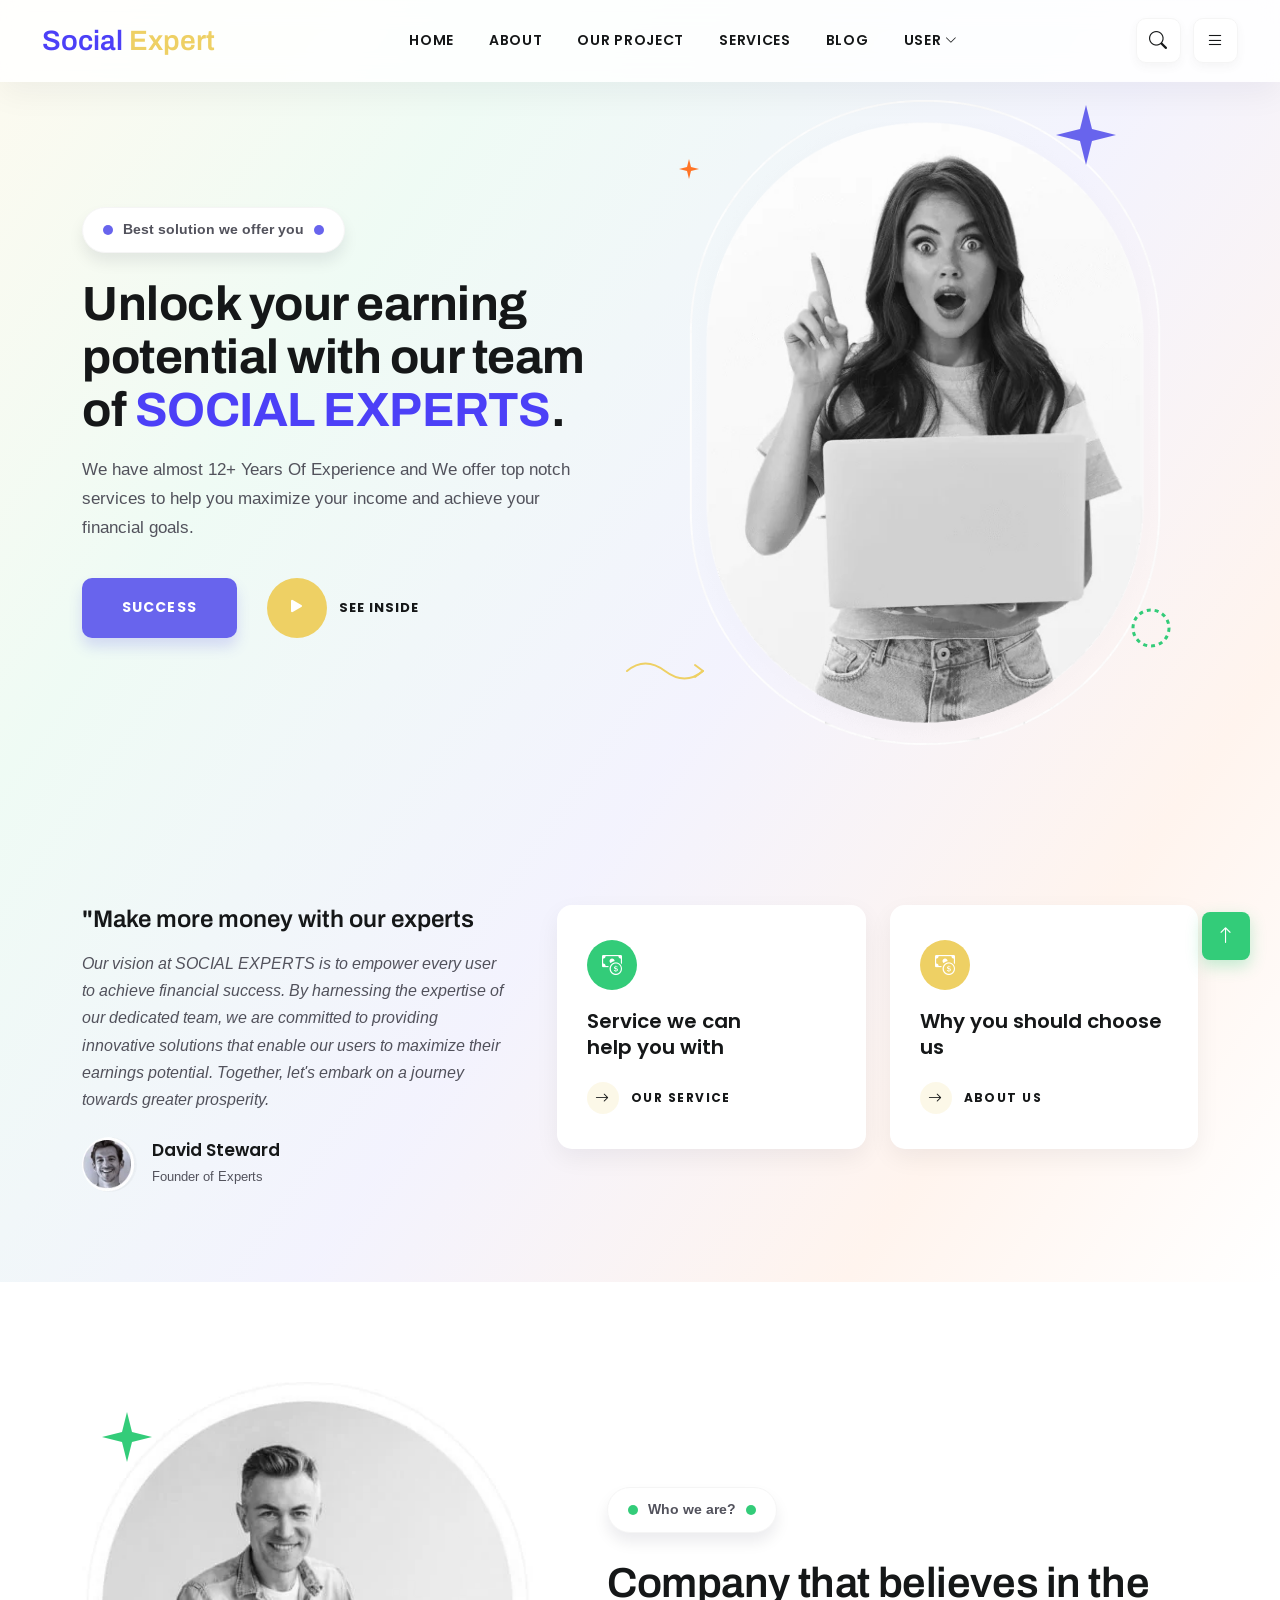
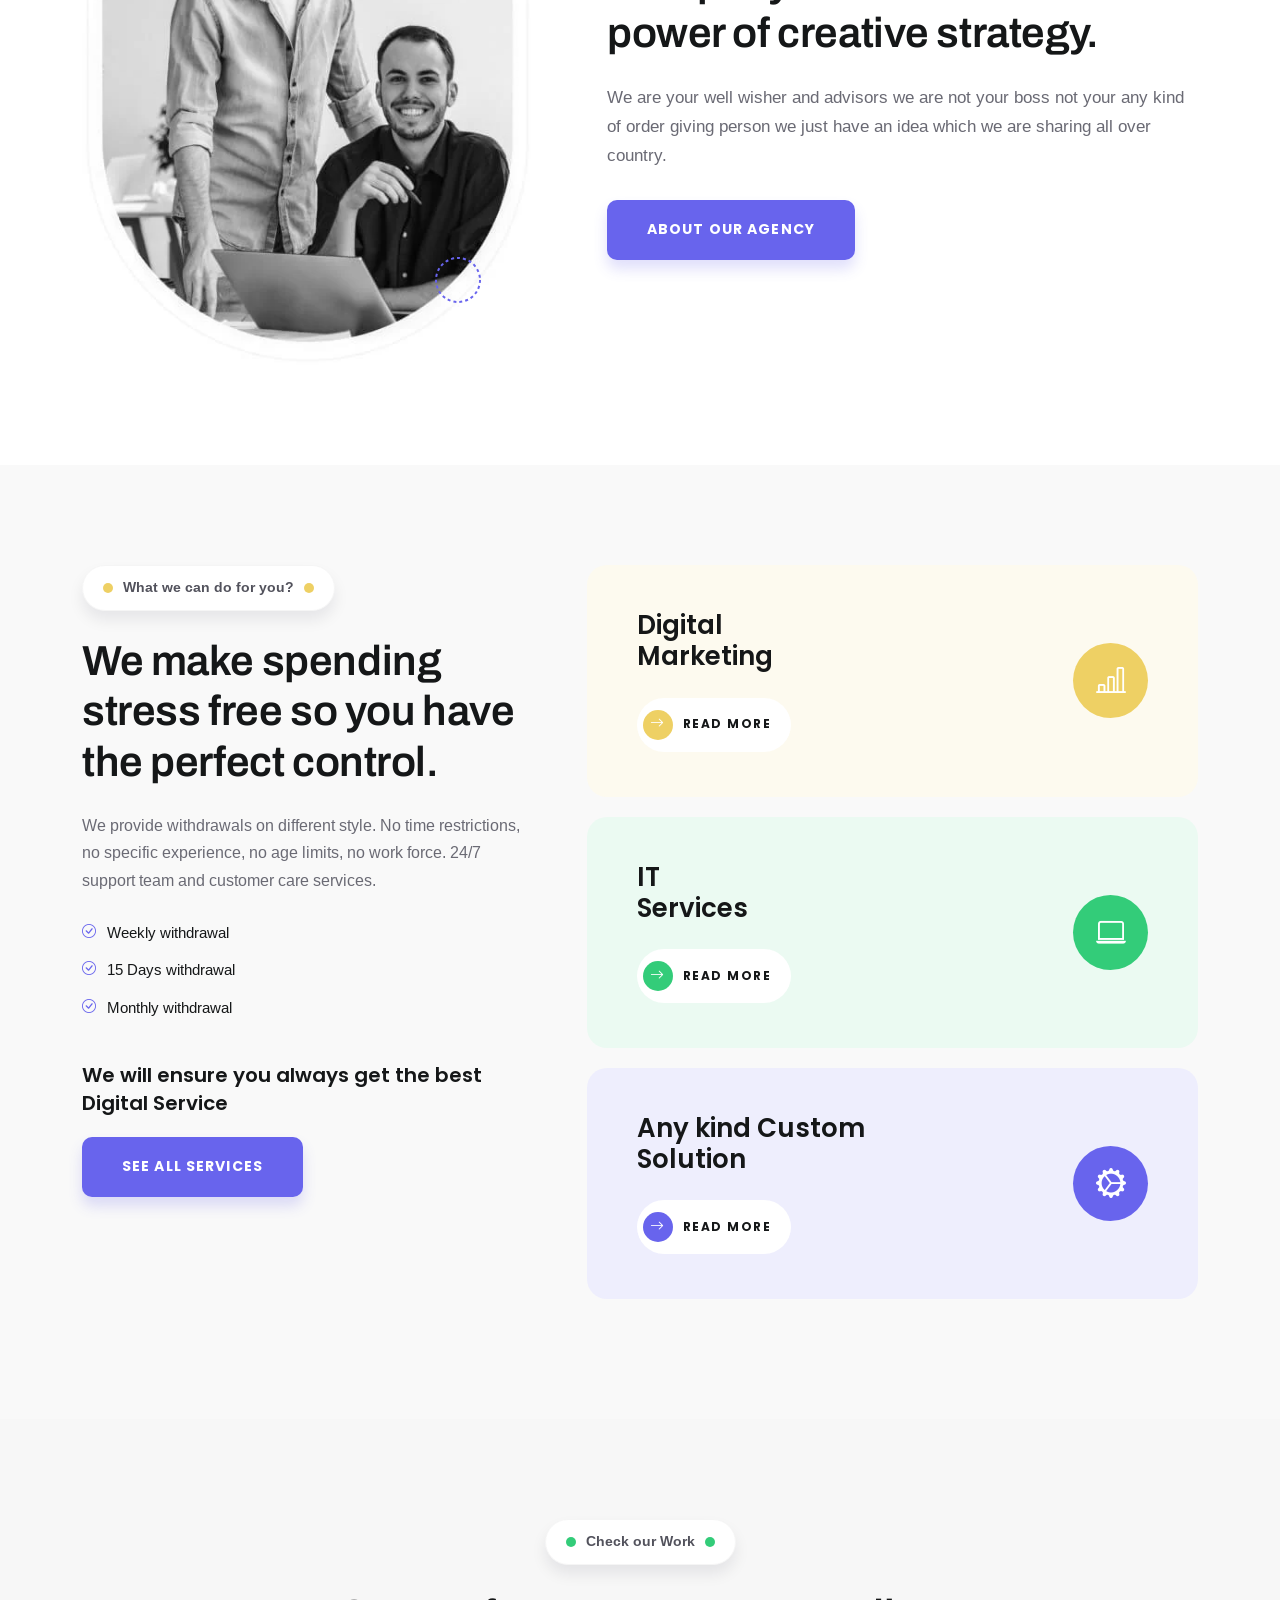
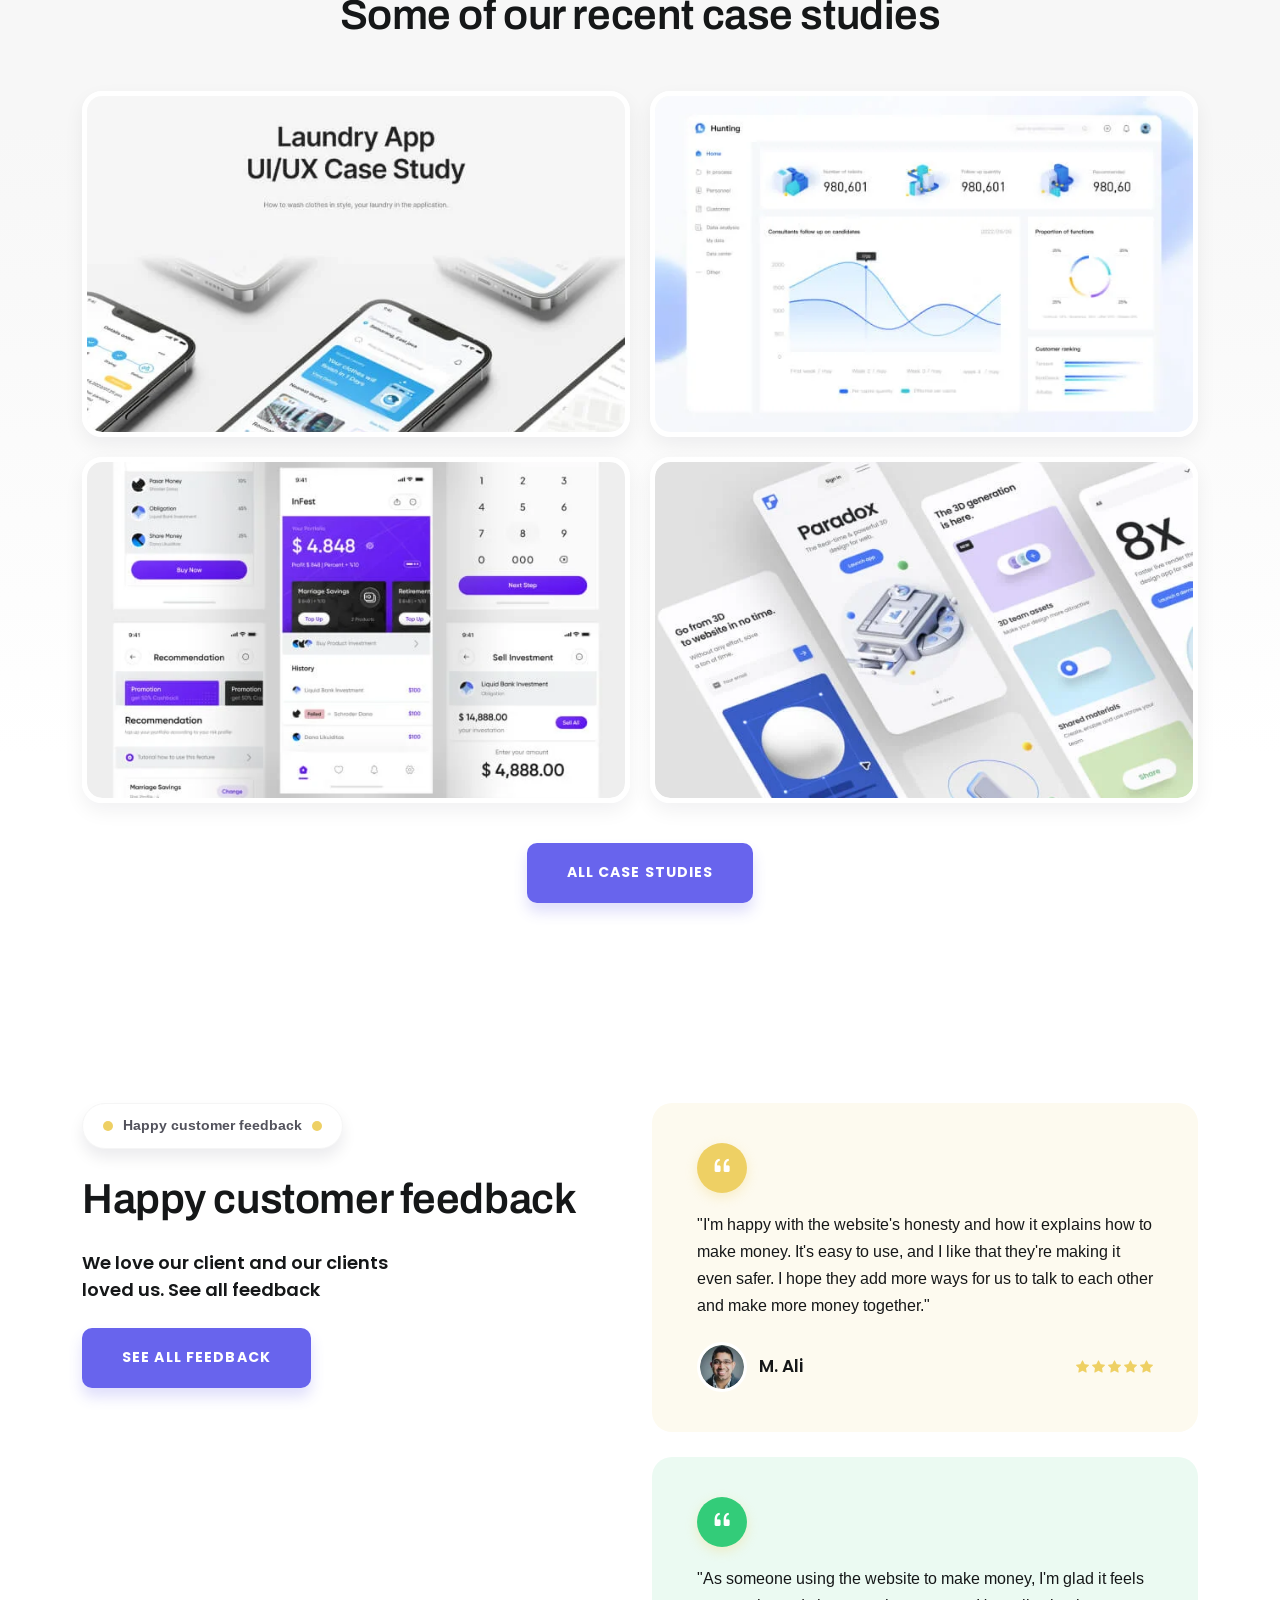
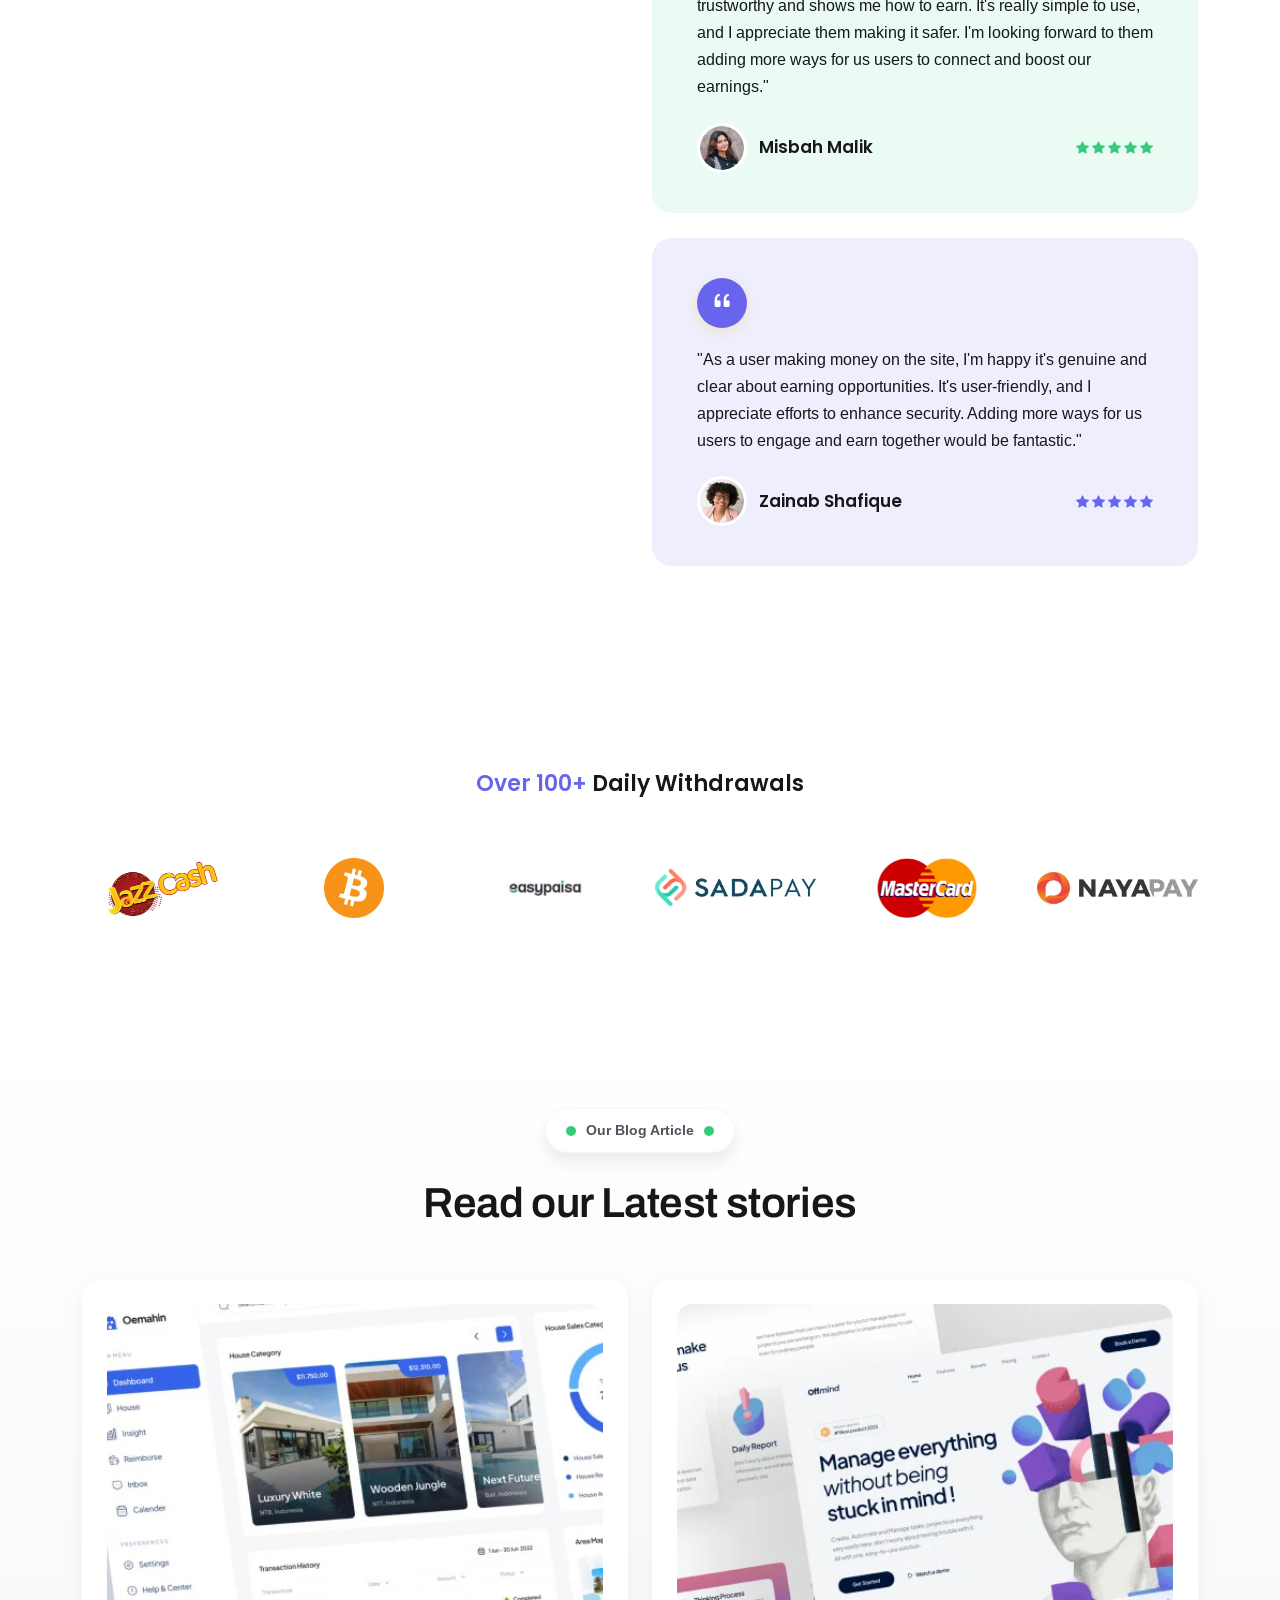
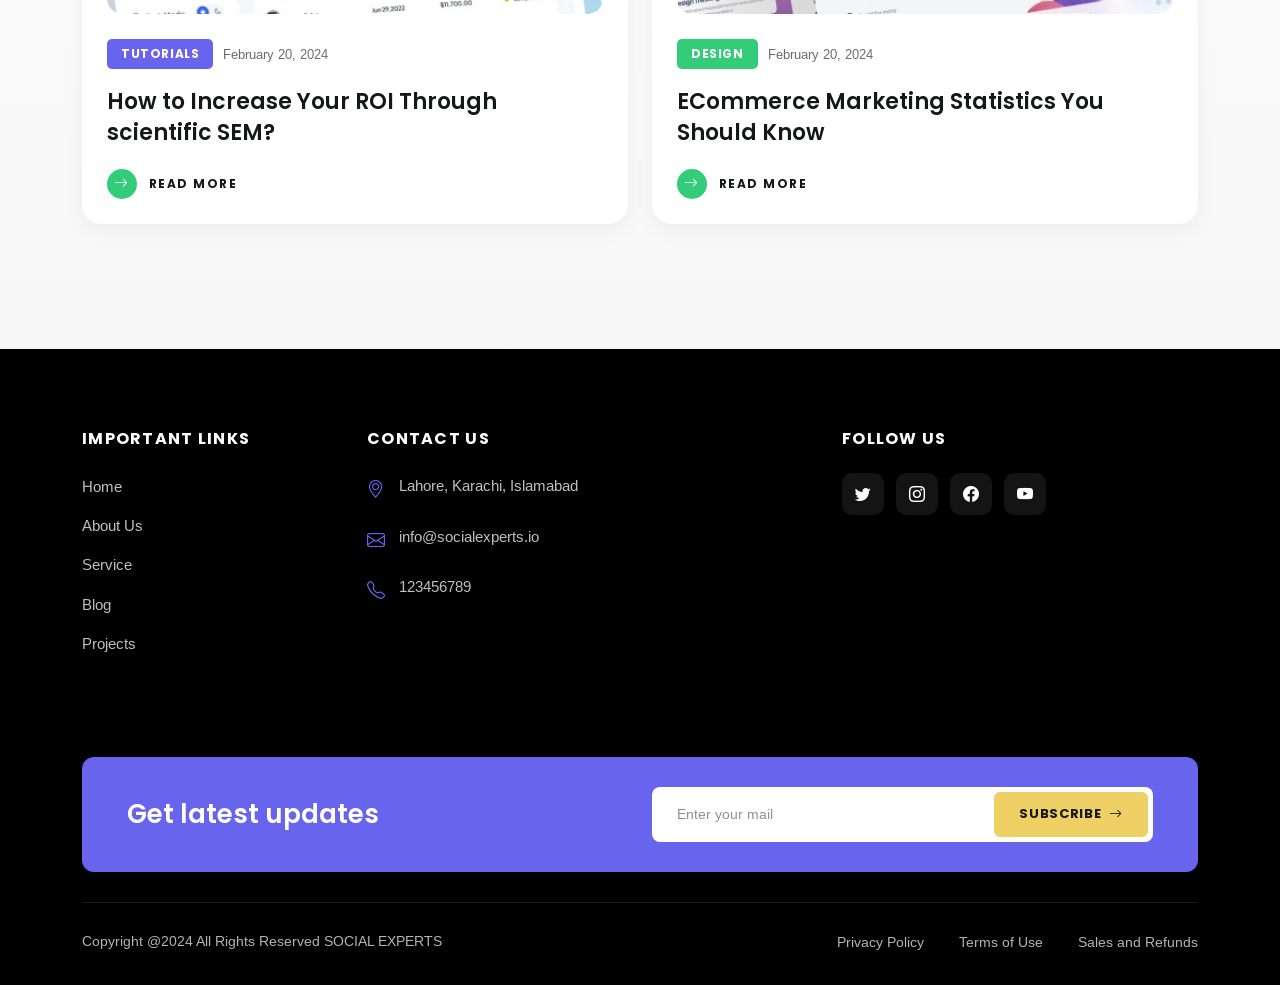
==== index.html @ 532e3f5b "first commit" ====
<!DOCTYPE html>
<html lang="en">

<head>
    <meta charset="UTF-8">
    <meta name="viewport" content="width=device-width, initial-scale=1.0">
    <meta name="description" content="SOCIAL EXPERTS">
    <title>SOCIAL EXPERTS</title>
    <link rel="shortcut icon" href="assets/imgs/favicon.png" type="image/x-icon">
    <link href="https://cdn.jsdelivr.net/npm/bootstrap@5.2.3/dist/css/bootstrap.min.css" rel="stylesheet">
    <link rel="stylesheet" href="https://cdn.jsdelivr.net/npm/bootstrap-icons@1.13.1/font/bootstrap-icons.min.css">
    <link href="https://unpkg.com/aos@2.3.1/dist/aos.css" rel="stylesheet">
    <link rel="stylesheet" href="https://cdn.jsdelivr.net/npm/swiper@11/swiper-bundle.min.css">
    <link rel="stylesheet" href="assets/css/style.css">
</head>

<body>

    <!-- Header Start =============================== -->
    <header class="header_section">
        <div class="container-fluid">
            <nav class="navbar navbar-expand-lg">
                <a class="navbar-brand" href="index.html">
                    <p class="logo_text">Social <span>Expert</span></p>
                </a>
                <button class="navbar-toggler" type="button" data-bs-toggle="collapse" data-bs-target="#mainNav"
                    aria-controls="mainNav" aria-expanded="false" aria-label="Toggle navigation">
                    <span class="navbar-toggler-icon"></span>
                </button>
                <div class="collapse navbar-collapse" id="mainNav">
                    <ul class="navbar-nav mx-auto mb-2 mb-lg-0">
                        <li class="nav_item"><a class="nav_link active" href="index.html">Home</a></li>
                        <li class="nav_item"><a class="nav_link" href="about.html">About</a></li>
                        <li class="nav_item"><a class="nav_link" href="projects.html">Our Project</a></li>
                        <li class="nav_item"><a class="nav_link" href="services.html">Services</a></li>
                        <li class="nav_item"><a class="nav_link" href="blog.html">Blog</a></li>
                        <li class="nav_item dropdown">
                            <a class="nav_link dropdown_toggle" href="#" id="userDropdown">
                                User <i class="bi bi-chevron-down"></i>
                            </a>
                            <ul class="dropdown_menu" id="userMenu">
                                <li><a href="register.html">Sign Up</a></li>
                                <li><a href="login.html">Login</a></li>
                            </ul>
                        </li>
                    </ul>
                    <div class="nav_btns">
                        <button class="search_btn" id="searchToggle" aria-label="Open search"><i class="bi bi-search"></i></button>
                        <button class="sidebar_btn" id="sidebarToggle" aria-label="Open menu"><i class="bi bi-list"></i></button>
                    </div>
                </div>
            </nav>
        </div>

        <div class="search_popup" id="searchPopup">
            <div class="search_popup_inner">
                <button class="search_close" id="searchClose" aria-label="Close search"><i class="bi bi-x-lg"></i></button>
                <form class="search_form" onsubmit="return false;">
                    <input type="text" placeholder="Search here..." aria-label="Search">
                    <button type="submit" aria-label="Submit search"><i class="bi bi-search"></i></button>
                </form>
            </div>
        </div>
    </header>
    <!-- Header End =============================== -->


    <!-- Sidebar Offcanvas Start =============================== -->
    <aside class="offcanvas_sidebar" id="offcanvasSidebar">
        <button class="offcanvas_close" id="offcanvasClose" aria-label="Close sidebar"><i class="bi bi-x-lg"></i></button>
        <div class="offcanvas_logo">
            <p class="logo_text">Social <span>Expert</span></p>
        </div>
        <div class="offcanvas_info">
            <h3 class="offcanvas_title">Get In Touch</h3>
            <div class="offcanvas_info_item">
                <div class="offcanvas_info_icon"><i class="bi bi-envelope"></i></div>
                <div class="offcanvas_info_text">
                    <span>Email</span>
                    <a href="mailto:info@socialexperts.io">info@socialexperts.io</a>
                </div>
            </div>
            <div class="offcanvas_info_item">
                <div class="offcanvas_info_icon"><i class="bi bi-telephone"></i></div>
                <div class="offcanvas_info_text">
                    <span>Phone</span>
                    <a href="tel:123456789">123456789</a>
                </div>
            </div>
            <div class="offcanvas_info_item">
                <div class="offcanvas_info_icon"><i class="bi bi-geo-alt"></i></div>
                <div class="offcanvas_info_text">
                    <span>Location</span>
                    <a href="#">Lahore, Islamabad, Karachi</a>
                </div>
            </div>
        </div>
        <div class="offcanvas_social">
            <a href="#" aria-label="Twitter"><i class="bi bi-twitter"></i></a>
            <a href="#" aria-label="Instagram"><i class="bi bi-instagram"></i></a>
            <a href="#" aria-label="Facebook"><i class="bi bi-facebook"></i></a>
            <a href="#" aria-label="YouTube"><i class="bi bi-youtube"></i></a>
        </div>
    </aside>
    <div class="body_overlay" id="bodyOverlay"></div>
    <!-- Sidebar Offcanvas End =============================== -->


    <!-- Hero Section Start =============================== -->
    <section class="hero_section">
        <div class="container">
            <div class="row align-items-center hero_top">
                <div class="col-xl-6 col-lg-6">
                    <div class="hero_content">
                        <span class="section_subtitle" data-aos="fade-up" data-aos-delay="100">
                            Best solution we offer you
                        </span>
                        <h1 class="hero_title" data-aos="fade-up" data-aos-delay="200">
                            Unlock your earning potential with our team of <span style="color: #4C40F7;"> SOCIAL EXPERTS</span>.
                        </h1>
                        <p class="hero_text" data-aos="fade-up" data-aos-delay="300">
                            We have almost 12+ Years Of Experience and We offer top notch services to help you maximize
                            your income and achieve your financial goals.
                        </p>
                        <div class="hero_actions" data-aos="fade-up" data-aos-delay="400">
                            <a class="btn_primary" href="#case">Success</a>
                            <div class="hero_play">
                                <a class="play_btn" href="#" aria-label="Play video">
                                    <i class="bi bi-play-fill"></i>
                                </a>
                                <span>See Inside</span>
                            </div>
                        </div>
                    </div>
                </div>

                <div class="col-xl-6 col-lg-6">
                    <div class="hero_visual">
                        <div class="hero_shape hero_shape_star" data-aos="zoom-in" data-aos-delay="600">
                            <svg width="60" height="60" viewBox="0 0 60 60" fill="none"
                                xmlns="http://www.w3.org/2000/svg">
                                <path d="M30 0L36 24L60 30L36 36L30 60L24 36L0 30L24 24L30 0Z" fill="#6864ED" />
                            </svg>
                        </div>
                        <div class="hero_shape hero_shape_circle" data-aos="zoom-in" data-aos-delay="700">
                            <svg width="40" height="40" viewBox="0 0 40 40" fill="none"
                                xmlns="http://www.w3.org/2000/svg">
                                <circle cx="20" cy="20" r="18" stroke="#33CC79" stroke-width="3"
                                    stroke-dasharray="4 4" />
                            </svg>
                        </div>
                        <div class="hero_shape hero_shape_arrow" data-aos="fade-right" data-aos-delay="800">
                            <svg width="80" height="40" viewBox="0 0 80 40" fill="none"
                                xmlns="http://www.w3.org/2000/svg">
                                <path d="M2 20 Q 20 5, 40 20 T 78 20" stroke="#EED064" stroke-width="2" fill="none"
                                    stroke-linecap="round" />
                                <path d="M70 14 L 78 20 L 70 26" stroke="#EED064" stroke-width="2" fill="none"
                                    stroke-linecap="round" stroke-linejoin="round" />
                            </svg>
                        </div>
                        <div class="hero_shape hero_shape_dot" data-aos="zoom-in" data-aos-delay="900">
                            <svg width="20" height="20" viewBox="0 0 20 20" fill="none"
                                xmlns="http://www.w3.org/2000/svg">
                                <path d="M10 0L12 8L20 10L12 12L10 20L8 12L0 10L8 8L10 0Z" fill="#FF7425" />
                            </svg>
                        </div>
                        <div class="hero_image" data-aos="fade-left" data-aos-delay="500">
                            <img src="assets/imgs/hero-1.webp"
                                alt="SOCIAL EXPERTS">
                        </div>
                    </div>
                </div>
            </div>

            <div class="row hero_bottom">
                <div class="col-xl-5 col-lg-5" data-aos="fade-up" data-aos-delay="200">
                    <div class="hero_quote">
                        <h4 class="quote_title">"Make more money with our experts</h4>
                        <p class="quote_text">
                            Our vision at SOCIAL EXPERTS is to empower every user to achieve financial success. By
                            harnessing the expertise of our dedicated team, we are committed to providing innovative
                            solutions that enable our users to maximize their earnings potential. Together, let's embark
                            on a journey towards greater prosperity.
                        </p>
                        <div class="quote_author">
                            <div class="quote_avatar">
                                <img src="assets/imgs/hero-sm-img.webp" alt="David Steward">
                            </div>
                            <div class="quote_meta">
                                <h5 class="quote_name">David Steward</h5>
                                <span>Founder of Experts</span>
                            </div>
                        </div>
                    </div>
                </div>

                <div class="col-xl-7 col-lg-7">
                    <div class="row">
                        <div class="col-xl-6 col-lg-6 col-md-6" data-aos="fade-up" data-aos-delay="300">
                            <div class="hero_card">
                                <div class="hero_card_icon icon_green">
                                    <i class="bi bi-cash-coin"></i>
                                </div>
                                <h4 class="hero_card_title">Service we can <br>help you with</h4>
                                <a href="#service" class="hero_card_link link_green">
                                    <i class="bi bi-arrow-right"></i>
                                    <span>Our Service</span>
                                </a>
                            </div>
                        </div>
                        <div class="col-xl-6 col-lg-6 col-md-6" data-aos="fade-up" data-aos-delay="400">
                            <div class="hero_card">
                                <div class="hero_card_icon icon_yellow">
                                    <i class="bi bi-cash-coin"></i>
                                </div>
                                <h4 class="hero_card_title">Why you should choose us</h4>
                                <a href="#about" class="hero_card_link link_yellow">
                                    <i class="bi bi-arrow-right"></i>
                                    <span>About us</span>
                                </a>
                            </div>
                        </div>
                    </div>
                </div>
            </div>
        </div>
    </section>
    <!-- Hero Section End =============================== -->


    <!-- About Section Start =============================== -->
    <section class="about_section" id="about">
        <div class="container">
            <div class="row align-items-center">
                <div class="col-xl-5 col-lg-5 order-2 order-lg-1" data-aos="fade-right">
                    <div class="about_visual">
                        <div class="about_shape about_shape_star">
                            <svg width="50" height="50" viewBox="0 0 50 50" fill="none"
                                xmlns="http://www.w3.org/2000/svg">
                                <path d="M25 0L30 20L50 25L30 30L25 50L20 30L0 25L20 20L25 0Z" fill="#33CC79" />
                            </svg>
                        </div>
                        <div class="about_shape about_shape_ring">
                            <svg width="50" height="50" viewBox="0 0 50 50" fill="none"
                                xmlns="http://www.w3.org/2000/svg">
                                <circle cx="25" cy="25" r="22" stroke="#6864ED" stroke-width="2"
                                    stroke-dasharray="3 3" />
                            </svg>
                        </div>
                        <div class="about_image">
                            <img src="assets/imgs/about-img.webp"
                                alt="About SOCIAL EXPERTS">
                        </div>
                    </div>
                </div>

                <div class="col-xl-7 col-lg-7 order-1 order-lg-2" data-aos="fade-left">
                    <div class="about_content">
                        <span class="section_subtitle subtitle_green">Who we are?</span>
                        <h2 class="section_title">Company that believes in the power of creative strategy.</h2>
                        <p class="about_text">
                            We are your well wisher and advisors we are not your boss not your any kind of order giving
                            person we just have an idea which we are sharing all over country.
                        </p>
                        <a class="btn_primary" href="#about">About our Agency</a>
                    </div>
                </div>
            </div>
        </div>
    </section>
    <!-- About Section End =============================== -->


    <!-- Service Section Start =============================== -->
    <section class="service_section" id="service">
        <div class="container">
            <div class="row">
                <div class="col-xl-5 col-lg-5" data-aos="fade-right">
                    <div class="service_intro">
                        <span class="section_subtitle subtitle_yellow">What we can do for you?</span>
                        <h2 class="section_title">We make spending stress free so you have the perfect control.</h2>
                        <p class="service_text">
                            We provide withdrawals on different style. No time restrictions, no specific experience, no
                            age limits, no work force. 24/7 support team and customer care services.
                        </p>
                        <ul class="service_list">
                            <li>Weekly withdrawal</li>
                            <li>15 Days withdrawal</li>
                            <li>Monthly withdrawal</li>
                        </ul>
                        <div class="service_intro_bottom">
                            <h4 class="service_bottom_title">We will ensure you always get the best Digital Service</h4>
                            <a class="btn_primary" href="#service">See all Services</a>
                        </div>
                    </div>
                </div>

                <div class="col-xl-7 col-lg-7">
                    <div class="service_cards">
                        <div class="service_card card_yellow" data-aos="fade-up" data-aos-delay="100">
                            <div class="service_card_content">
                                <h4 class="service_card_title">Digital <br>Marketing</h4>
                                <a href="#" class="service_card_link">
                                    <span class="link_arrow"><i class="bi bi-arrow-right"></i></span>
                                    Read More
                                </a>
                            </div>
                            <div class="service_card_icon">
                                <i class="bi bi-bar-chart-line"></i>
                            </div>
                        </div>

                        <div class="service_card card_green" data-aos="fade-up" data-aos-delay="200">
                            <div class="service_card_content">
                                <h4 class="service_card_title">IT <br>Services</h4>
                                <a href="#" class="service_card_link">
                                    <span class="link_arrow"><i class="bi bi-arrow-right"></i></span>
                                    Read More
                                </a>
                            </div>
                            <div class="service_card_icon">
                                <i class="bi bi-laptop"></i>
                            </div>
                        </div>

                        <div class="service_card card_blue" data-aos="fade-up" data-aos-delay="300">
                            <div class="service_card_content">
                                <h4 class="service_card_title">Any kind Custom <br>Solution</h4>
                                <a href="#" class="service_card_link">
                                    <span class="link_arrow"><i class="bi bi-arrow-right"></i></span>
                                    Read More
                                </a>
                            </div>
                            <div class="service_card_icon">
                                <i class="bi bi-gear-wide-connected"></i>
                            </div>
                        </div>
                    </div>
                </div>
            </div>
        </div>
    </section>
    <!-- Service Section End =============================== -->


    <!-- Case Section Start =============================== -->
    <section class="case_section" id="case">
        <div class="container">
            <div class="row justify-content-center">
                <div class="col-xl-8 col-12" data-aos="fade-up">
                    <div class="section_head text-center">
                        <span class="section_subtitle subtitle_green">Check our Work</span>
                        <h2 class="section_title">Some of our recent case studies</h2>
                    </div>
                </div>
            </div>

            <div class="row case_grid">
                <div class="col-xl-6 col-lg-6 col-md-6" data-aos="fade-right" data-aos-delay="100">
                    <div class="case_item">
                        <img src="assets/imgs/case-1.webp" alt="Case Study 1">
                        <a href="#" class="case_overlay" aria-label="View case study">
                            <i class="bi bi-arrow-up-right"></i>
                        </a>
                    </div>
                </div>
                <div class="col-xl-6 col-lg-6 col-md-6" data-aos="fade-left" data-aos-delay="200">
                    <div class="case_item">
                        <img src="assets/imgs/case-2.webp" alt="Case Study 2">
                        <a href="#" class="case_overlay" aria-label="View case study">
                            <i class="bi bi-arrow-up-right"></i>
                        </a>
                    </div>
                </div>
                <div class="col-xl-6 col-lg-6 col-md-6" data-aos="fade-right" data-aos-delay="300">
                    <div class="case_item">
                        <img src="assets/imgs/case-3.webp" alt="Case Study 3">
                        <a href="#" class="case_overlay" aria-label="View case study">
                            <i class="bi bi-arrow-up-right"></i>
                        </a>
                    </div>
                </div>
                <div class="col-xl-6 col-lg-6 col-md-6" data-aos="fade-left" data-aos-delay="400">
                    <div class="case_item">
                        <img src="assets/imgs/case-4.webp" alt="Case Study 4">
                        <a href="#" class="case_overlay" aria-label="View case study">
                            <i class="bi bi-arrow-up-right"></i>
                        </a>
                    </div>
                </div>
            </div>

            <div class="text-center case_more" data-aos="fade-up">
                <a class="btn_primary" href="#case">All Case Studies</a>
            </div>
        </div>
    </section>
    <!-- Case Section End =============================== -->


    <!-- Testimonial Section Start =============================== -->
    <section class="testimonial_section">
        <div class="container">
            <div class="row">
                <div class="col-xl-6 col-lg-12" data-aos="fade-right">
                    <div class="testimonial_intro">
                        <span class="section_subtitle subtitle_yellow">Happy customer feedback</span>
                        <h2 class="section_title">Happy customer feedback</h2>
                        <h4 class="testimonial_subtext">We love our client and our clients <br>loved us. See all
                            feedback</h4>
                        <a class="btn_primary" href="#">See all Feedback</a>
                    </div>
                </div>

                <div class="col-xl-6 col-lg-12">
                    <div class="testimonial_list">
                        <div class="testimonial_card card_yellow" data-aos="fade-up" data-aos-delay="100">
                            <div class="testimonial_icon">
                                <i class="bi bi-quote"></i>
                            </div>
                            <p class="testimonial_text">
                                "I'm happy with the website's honesty and how it explains how to make money. It's easy
                                to use, and I like that they're making it even safer. I hope they add more ways for us
                                to talk to each other and make more money together."
                            </p>
                            <div class="testimonial_author">
                                <div class="testimonial_user">
                                    <img src="assets/imgs/testi-img-1.webp" alt="M. Ali">
                                    <h5 class="user_name">M. Ali</h5>
                                </div>
                                <div class="testimonial_stars">
                                    <i class="bi bi-star-fill"></i>
                                    <i class="bi bi-star-fill"></i>
                                    <i class="bi bi-star-fill"></i>
                                    <i class="bi bi-star-fill"></i>
                                    <i class="bi bi-star-fill"></i>
                                </div>
                            </div>
                        </div>

                        <div class="testimonial_card card_green" data-aos="fade-up" data-aos-delay="200">
                            <div class="testimonial_icon">
                                <i class="bi bi-quote"></i>
                            </div>
                            <p class="testimonial_text">
                                "As someone using the website to make money, I'm glad it feels trustworthy and shows me
                                how to earn. It's really simple to use, and I appreciate them making it safer. I'm
                                looking forward to them adding more ways for us users to connect and boost our
                                earnings."
                            </p>
                            <div class="testimonial_author">
                                <div class="testimonial_user">
                                    <img src="assets/imgs/testi-img-2.webp" alt="Misbah Malik">
                                    <h5 class="user_name">Misbah Malik</h5>
                                </div>
                                <div class="testimonial_stars">
                                    <i class="bi bi-star-fill"></i>
                                    <i class="bi bi-star-fill"></i>
                                    <i class="bi bi-star-fill"></i>
                                    <i class="bi bi-star-fill"></i>
                                    <i class="bi bi-star-fill"></i>
                                </div>
                            </div>
                        </div>

                        <div class="testimonial_card card_blue" data-aos="fade-up" data-aos-delay="300">
                            <div class="testimonial_icon">
                                <i class="bi bi-quote"></i>
                            </div>
                            <p class="testimonial_text">
                                "As a user making money on the site, I'm happy it's genuine and clear about earning
                                opportunities. It's user-friendly, and I appreciate efforts to enhance security. Adding
                                more ways for us users to engage and earn together would be fantastic."
                            </p>
                            <div class="testimonial_author">
                                <div class="testimonial_user">
                                    <img src="assets/imgs/testi-img-3.webp" alt="Zainab Shafique">
                                    <h5 class="user_name">Zainab Shafique</h5>
                                </div>
                                <div class="testimonial_stars">
                                    <i class="bi bi-star-fill"></i>
                                    <i class="bi bi-star-fill"></i>
                                    <i class="bi bi-star-fill"></i>
                                    <i class="bi bi-star-fill"></i>
                                    <i class="bi bi-star-fill"></i>
                                </div>
                            </div>
                        </div>
                    </div>
                </div>
            </div>
        </div>
    </section>
    <!-- Testimonial Section End =============================== -->


    <!-- Brand Section Start =============================== -->
    <section class="brand_section">
        <div class="container">
            <div class="brand_head" data-aos="fade-up">
                <h4 class="brand_title"><span>Over 100+</span> Daily Withdrawals</h4>
            </div>

            <div class="swiper brand_slider" data-aos="fade-up" data-aos-delay="100">
                <div class="swiper-wrapper">
                    <div class="swiper-slide">
                        <div class="brand_item"><img src="assets/imgs/brand-1.webp"
                                alt="Brand 1"></div>
                    </div>
                    <div class="swiper-slide">
                        <div class="brand_item"><img src="assets/imgs/brand-2.webp"
                                alt="Brand 2"></div>
                    </div>
                    <div class="swiper-slide">
                        <div class="brand_item"><img src="assets/imgs/brand-3.webp"
                                alt="Brand 3"></div>
                    </div>
                    <div class="swiper-slide">
                        <div class="brand_item"><img src="assets/imgs/brand-4.webp"
                                alt="Brand 4"></div>
                    </div>
                    <div class="swiper-slide">
                        <div class="brand_item"><img src="assets/imgs/brand-5.webp"
                                alt="Brand 5"></div>
                    </div>
                    <div class="swiper-slide">
                        <div class="brand_item"><img src="assets/imgs/brand-6.webp"
                                alt="Brand 6"></div>
                    </div>
                    <div class="swiper-slide">
                        <div class="brand_item"><img src="assets/imgs/brand-7.webp"
                                alt="Brand 7"></div>
                    </div>
                </div>
            </div>
        </div>
    </section>
    <!-- Brand Section End =============================== -->


    <!-- Blog Section Start =============================== -->
    <section class="blog_section" id="blog">
        <div class="container">
            <div class="row justify-content-center">
                <div class="col-xl-6" data-aos="fade-up">
                    <div class="section_head text-center">
                        <span class="section_subtitle subtitle_green">Our Blog Article</span>
                        <h2 class="section_title">Read our Latest stories</h2>
                    </div>
                </div>
            </div>

            <div class="row">
                <div class="col-xl-6 col-lg-6" data-aos="fade-right" data-aos-delay="100">
                    <article class="blog_card">
                        <a href="#" class="blog_thumb">
                            <img src="assets/imgs/blog-1.webp" alt="Blog Post 1">
                        </a>
                        <div class="blog_meta">
                            <span class="blog_tag">Tutorials</span>
                            <span class="blog_date">February 20, 2024</span>
                        </div>
                        <h4 class="blog_title">
                            <a href="#">How to Increase Your ROI Through scientific SEM?</a>
                        </h4>
                        <a href="#" class="blog_link">
                            <span class="link_arrow link_arrow_green"><i class="bi bi-arrow-right"></i></span>
                            Read More
                        </a>
                    </article>
                </div>

                <div class="col-xl-6 col-lg-6" data-aos="fade-left" data-aos-delay="200">
                    <article class="blog_card">
                        <a href="#" class="blog_thumb">
                            <img src="assets/imgs/blog-2.webp" alt="Blog Post 2">
                        </a>
                        <div class="blog_meta">
                            <span class="blog_tag tag_green">Design</span>
                            <span class="blog_date">February 20, 2024</span>
                        </div>
                        <h4 class="blog_title">
                            <a href="#">ECommerce Marketing Statistics You Should Know</a>
                        </h4>
                        <a href="#" class="blog_link">
                            <span class="link_arrow link_arrow_green"><i class="bi bi-arrow-right"></i></span>
                            Read More
                        </a>
                    </article>
                </div>
            </div>
        </div>
    </section>
    <!-- Blog Section End =============================== -->


    <!-- Footer Section Start =============================== -->
    <footer class="footer_section">
        <div class="container">
            <div class="row footer_top">
                <div class="col-xl-3 col-lg-3 col-md-6" data-aos="fade-up">
                    <div class="footer_widget">
                        <h4 class="footer_widget_title">Important Links</h4>
                        <ul class="footer_links">
                            <li><a href="#">Home</a></li>
                            <li><a href="#about">About Us</a></li>
                            <li><a href="#service">Service</a></li>
                            <li><a href="#blog">Blog</a></li>
                            <li><a href="#case">Projects</a></li>
                        </ul>
                    </div>
                </div>

                <div class="col-xl-5 col-lg-5 col-md-6" data-aos="fade-up" data-aos-delay="100">
                    <div class="footer_widget">
                        <h4 class="footer_widget_title">Contact Us</h4>
                        <ul class="footer_contact">
                            <li>
                                <i class="bi bi-geo-alt"></i>
                                <a href="#">Lahore, Karachi, Islamabad</a>
                            </li>
                            <li>
                                <i class="bi bi-envelope"></i>
                                <div>
                                    <a href="mailto:info@socialexperts.io">info@socialexperts.io</a>
                                </div>
                            </li>
                            <li>
                                <i class="bi bi-telephone"></i>
                                <a href="tel: 123456789">123456789</a>
                            </li>
                        </ul>
                    </div>
                </div>

                <div class="col-xl-4 col-lg-4 col-md-12" data-aos="fade-up" data-aos-delay="200">
                    <div class="footer_widget">
                        <h4 class="footer_widget_title">Follow Us</h4>
                        <div class="footer_social">
                            <a href="#" aria-label="Twitter"><i class="bi bi-twitter"></i></a>
                            <a href="#" aria-label="Instagram"><i class="bi bi-instagram"></i></a>
                            <a href="#" aria-label="Facebook"><i class="bi bi-facebook"></i></a>
                            <a href="#" aria-label="YouTube"><i class="bi bi-youtube"></i></a>
                        </div>
                    </div>
                </div>
            </div>

            <div class="newsletter_box" data-aos="fade-up">
                <div class="row align-items-center">
                    <div class="col-lg-6">
                        <h4 class="newsletter_title">Get latest updates</h4>
                    </div>
                    <div class="col-lg-6">
                        <form class="newsletter_form" onsubmit="return false;">
                            <input type="email" placeholder="Enter your mail" aria-label="Email">
                            <button type="submit">
                                Subscribe <i class="bi bi-arrow-right"></i>
                            </button>
                        </form>
                    </div>
                </div>
            </div>

            <div class="footer_bottom">
                <div class="row align-items-center">
                    <div class="col-lg-6">
                        <p class="copyright_text">Copyright @2024 All Rights Reserved SOCIAL EXPERTS</p>
                    </div>
                    <div class="col-lg-6">
                        <ul class="footer_bottom_links">
                            <li><a href="#">Privacy Policy</a></li>
                            <li><a href="#">Terms of Use</a></li>
                            <li><a href="#">Sales and Refunds</a></li>
                        </ul>
                    </div>
                </div>
            </div>
        </div>
    </footer>
    <!-- Footer Section End =============================== -->


    <!-- Back To Top Button -->
    <button id="backToTop" aria-label="Back to top">
        <i class="bi bi-arrow-up"></i>
    </button>


    <!-- Scripts -->
    <script src="https://cdn.jsdelivr.net/npm/bootstrap@5.2.3/dist/js/bootstrap.bundle.min.js"></script>
    <script src="https://cdn.jsdelivr.net/npm/swiper@11/swiper-bundle.min.js"></script>
    <script src="https://unpkg.com/aos@2.3.1/dist/aos.js"></script>
    <script src="assets/js/script.js"></script>

</body>

</html>
---- assets/css/style.css ----
/*=========================================
    Solution Experts - Main Stylesheet
==========================================
    01. Theme Defaults & Variables
    02. Common Classes & Buttons
    03. Header Section
    04. Sidebar Offcanvas
    05. Search Popup
    06. Hero Section
    07. About Section
    08. Service Section
    09. Case Section
    10. Testimonial Section
    11. Brand Section
    12. Blog Section
    13. Footer Section
    14. Back To Top
    15. Animations
    16. Responsive
==========================================*/


/* 01. Theme Defaults & Variables ===================== */
@import url('https://fonts.googleapis.com/css2?family=Arimo:wght@400;500;600;700&family=Poppins:wght@300;400;500;600;700;800&family=DM+Sans:wght@400;500;600;700&family=Archivo:wght@400;500;600;700;800&display=swap');

:root {
    /* Fonts */
    --font_body: 'Arimo', sans-serif;
    --font_heading: 'Poppins', sans-serif;
    --font_alt: 'DM Sans', sans-serif;
    --font_archivo: 'Archivo', sans-serif;

    /* Brand Colors */
    --theme_primary: #6864ED;
    --theme_deep_blue: #4C40F7;
    --color_yellow: #EED064;
    --color_yellow_soft: #FDFAEF;
    --color_green: #33CC79;
    --color_green_soft: #EBFAF2;
    --color_blue_soft: #EEEEFD;
    --color_orange: #FF7425;
    --color_red: #E01E5A;

    /* Neutrals */
    --color_white: #FFFFFF;
    --color_black: #151718;
    --color_black_soft: #52525C;
    --color_black_deep: #1F2021;
    --color_text: #6A6A74;
    --color_grey_1: #F0F0F0;
    --color_grey_2: #F9F9F9;
    --color_grey_6: #F7F7F7;
    --color_border: #F5F5F5;
    --color_border_light: #EDEFEB;
}

* {
    margin: 0;
    padding: 0;
    box-sizing: border-box;
}

html, body {
    overflow-x: hidden;
    scroll-behavior: smooth;
}

body {
    font-family: var(--font_body);
    font-size: 16px;
    font-weight: 400;
    color: var(--color_text);
    line-height: 1.7;
    background: var(--color_white);
}
/* Container positioning */
.nav_item.dropdown {
    position: relative;
}

/* Hide menu by default with starting animation state */
.dropdown_menu {
    position: absolute;
    top: 120%; /* Sits slightly lower for the slide-up effect */
    left: 0;
    min-width: 160px;
    background-color: #ffffff;
    box-shadow: 0 8px 24px rgba(0, 0, 0, 0.1);
    border-radius: 4px;
    padding: 10px 0;
    list-style: none;
    display: block; /* Use block but control visibility via opacity */
    opacity: 0;
    visibility: hidden;
    transform: translateY(10px);
    transition: all 0.3s ease-in-out;
    z-index: 1000;
    border-top: 4px solid #6864ED;
}

/* Active State: Slide up and Fade in */
.dropdown_menu.show {
    opacity: 1;
    visibility: visible;
    transform: translateY(0);
    top: 100%;
}

/* Styling the links inside */
.dropdown_menu li a {
    display: block;
    padding: 10px 20px;
    color: #151718;
    text-decoration: none;
    font-size: 14px;
    transition: background 0.2s;
    font-weight: 600;
}

.dropdown_menu li a:hover {
    background-color: #f8f9fa;
    color: #6864ED; /* Change to your primary theme color */
}

/* Rotating arrow icon */
.dropdown_toggle i {
    font-size: 12px;
    transition: transform 0.3s ease;
    display: inline-block;
}

.nav_item.dropdown.active_toggle i {
    transform: rotate(180deg);
}
.logo_text{
    font-size: 28px;
    font-weight: 600;
    font-family: var(--font_archivo);
    color: #4C40F7;
    margin-bottom: 0;
}
.logo_text span{
    color: #EED064;
}
a {
    text-decoration: none;
    color: inherit;
    transition: 0.3s;
}

ul {
    margin: 0;
    padding: 0;
    list-style: none;
}

img {
    max-width: 100%;
    height: auto;
}

h1, h2, h3, h4, h5, h6 {
    font-family: var(--font_heading);
    color: var(--color_black);
    margin: 0;
    font-weight: 700;
    line-height: 1.2;
}

p {
    color: var(--color_text);
    font-weight: 400;
    line-height: 1.7;
    margin: 0;
}

button {
    border: none;
    background: transparent;
    cursor: pointer;
    outline: none;
}

input, textarea {
    outline: none;
    font-family: inherit;
}

::selection {
    background: var(--theme_primary);
    color: var(--color_white);
}


/* 02. Common Classes & Buttons ===================== */
.section_subtitle {
    font-family: var(--font_body);
    font-weight: 700;
    font-size: 14px;
    color: var(--color_black_soft);
    background: var(--color_white);
    display: inline-flex;
    align-items: center;
    gap: 10px;
    padding: 10px 20px;
    border-radius: 65px;
    border: 1px solid var(--color_border);
    box-shadow: 0px 9px 15px rgba(7, 18, 35, 0.08);
    margin-bottom: 25px;
}

.section_subtitle::before,
.section_subtitle::after {
    content: "";
    width: 10px;
    height: 10px;
    background: var(--theme_primary);
    border-radius: 50%;
    display: inline-block;
}

.section_subtitle.subtitle_green::before,
.section_subtitle.subtitle_green::after {
    background: var(--color_green);
}

.section_subtitle.subtitle_yellow::before,
.section_subtitle.subtitle_yellow::after {
    background: var(--color_yellow);
}

.section_title {
    font-weight: 600;
    font-size: 42px;
    line-height: 1.2;
    letter-spacing: -0.01em;
    color: var(--color_black);
    font-family: var(--font_archivo);
}

.section_head {
    margin-bottom: 50px;
}

.btn_primary {
    display: inline-block;
    color: var(--color_white);
    background: var(--theme_primary);
    border-radius: 10px;
    padding: 18px 40px;
    font-family: var(--font_heading);
    font-weight: 700;
    font-size: 14px;
    letter-spacing: 0.08em;
    text-transform: uppercase;
    transition: 0.3s ease;
    box-shadow: 0px 9px 14px rgba(89, 86, 233, 0.19);
}

.btn_primary:hover {
    background: var(--color_green);
    color: var(--color_white);
    transform: translateY(-4px);
}


/* 03. Header Section ===================== */
.header_section {
    background: rgba(255, 255, 255, 0.85);
    backdrop-filter: blur(12px);
    -webkit-backdrop-filter: blur(12px);
    box-shadow: 0px 12px 32px rgba(19, 27, 46, 0.05);
    position: fixed;
    top: 0;
    right: 0;
    left: 0;
    z-index: 99;
    padding: 12px 30px;
    transition: all 0.4s ease;
}

.header_section.scrolled {
    background: rgba(255, 255, 255, 0.97);
    box-shadow: 0px 6px 20px rgba(19, 27, 46, 0.08);
    padding: 8px 30px;
}

.header_section .navbar {
    padding: 0;
}

.header_section .navbar-brand img {
    height: 50px;
    width: auto;
    transition: 0.4s ease;
}

.header_section.scrolled .navbar-brand img {
    height: 42px;
}

.navbar-nav {
    gap: 35px;
}

.nav_item {
    position: relative;
}

.nav_link {
    font-family: var(--font_heading);
    font-weight: 600;
    font-size: 14px;
    color: var(--color_black) !important;
    text-transform: uppercase;
    letter-spacing: 0.05em;
    padding: 8px 0 !important;
    position: relative;
    display: inline-block;
}

.nav_link::after {
    content: "";
    position: absolute;
    left: 0;
    bottom: 0;
    width: 100%;
    height: 2px;
    background: var(--theme_primary);
    transform: scaleX(0);
    transform-origin: right;
    transition: transform 0.35s ease;
}

.nav_link:hover,
.nav_link.active {
    color: var(--theme_primary) !important;
}

.nav_link:hover::after,
.nav_link.active::after {
    transform: scaleX(1);
    transform-origin: left;
}

.nav_btns {
    display: flex;
    gap: 12px;
    align-items: center;
}

.search_btn,
.sidebar_btn {
    height: 45px;
    width: 45px;
    background: var(--color_white);
    color: var(--color_black);
    border-radius: 10px;
    border: 1px solid var(--color_border);
    box-shadow: 0px 4px 10px rgba(74, 74, 74, 0.05);
    font-size: 18px;
    transition: 0.3s ease;
    display: inline-flex;
    align-items: center;
    justify-content: center;
}

.search_btn:hover,
.sidebar_btn:hover {
    background: var(--theme_primary);
    color: var(--color_white);
    transform: translateY(-3px);
}

.navbar-toggler {
    border: none !important;
    box-shadow: none !important;
    padding: 6px 10px;
}


/* 04. Sidebar Offcanvas ===================== */
.offcanvas_sidebar {
    position: fixed;
    top: 0;
    right: -480px;
    width: 480px;
    height: 100vh;
    background: var(--color_black);
    z-index: 9999;
    padding: 50px 45px;
    overflow-y: auto;
    transition: right 0.5s cubic-bezier(0.785, 0.135, 0.15, 0.86);
}

.offcanvas_sidebar.opened {
    right: 0;
}

.offcanvas_close {
    position: absolute;
    top: 25px;
    right: 25px;
    height: 38px;
    width: 38px;
    background: rgba(255, 255, 255, 0.1);
    color: var(--color_white);
    border-radius: 50%;
    font-size: 16px;
    transition: 0.3s ease;
}

.offcanvas_close:hover {
    background: var(--theme_primary);
    transform: rotate(90deg);
}

.offcanvas_logo {
    margin-bottom: 40px;
}

.offcanvas_logo img {
    width: 160px;
}

.offcanvas_title {
    font-size: 22px;
    color: var(--color_white);
    margin-bottom: 30px;
    padding-bottom: 18px;
    border-bottom: 1px solid rgba(255, 255, 255, 0.1);
}

.offcanvas_info_item {
    display: flex;
    align-items: center;
    gap: 18px;
    margin-bottom: 22px;
}

.offcanvas_info_icon {
    height: 50px;
    width: 50px;
    background: var(--theme_primary);
    color: var(--color_white);
    border-radius: 50%;
    display: inline-flex;
    align-items: center;
    justify-content: center;
    font-size: 18px;
    flex: 0 0 auto;
}

.offcanvas_info_text span {
    display: block;
    color: var(--color_white);
    font-size: 14px;
    opacity: 0.7;
    margin-bottom: 2px;
}

.offcanvas_info_text a {
    display: block;
    color: var(--color_white);
    font-size: 15px;
    font-weight: 600;
    line-height: 1.5;
    transition: 0.3s;
}

.offcanvas_info_text a:hover {
    color: var(--theme_primary);
}

.offcanvas_social {
    margin-top: 35px;
    display: flex;
    gap: 12px;
    flex-wrap: wrap;
}

.offcanvas_social a {
    height: 45px;
    width: 45px;
    background: var(--color_white);
    color: var(--theme_primary);
    border-radius: 10px;
    display: inline-flex;
    align-items: center;
    justify-content: center;
    font-size: 16px;
    transition: 0.3s ease;
}

.offcanvas_social a:hover {
    background: var(--color_green);
    color: var(--color_white);
    transform: translateY(-4px);
}

.body_overlay {
    position: fixed;
    top: 0;
    left: 0;
    width: 100%;
    height: 100%;
    background: rgba(0, 0, 0, 0.6);
    z-index: 998;
    opacity: 0;
    visibility: hidden;
    transition: 0.4s ease;
}

.body_overlay.active {
    opacity: 1;
    visibility: visible;
}


/* 05. Search Popup ===================== */
.search_popup {
    position: fixed;
    top: 0;
    left: 0;
    width: 100%;
    height: 100vh;
    background: rgba(21, 23, 24, 0.95);
    z-index: 99999;
    display: flex;
    align-items: center;
    justify-content: center;
    opacity: 0;
    visibility: hidden;
    transition: 0.4s ease;
}

.search_popup.active {
    opacity: 1;
    visibility: visible;
}

.search_popup_inner {
    width: 90%;
    max-width: 600px;
    position: relative;
}

.search_close {
    position: absolute;
    top: -60px;
    right: 0;
    height: 45px;
    width: 45px;
    background: var(--color_white);
    border-radius: 50%;
    color: var(--color_black);
    font-size: 16px;
    transition: 0.3s ease;
}

.search_close:hover {
    background: var(--theme_primary);
    color: var(--color_white);
    transform: rotate(90deg);
}

.search_form {
    position: relative;
    width: 100%;
}

.search_form input {
    width: 100%;
    height: 65px;
    padding: 0 70px 0 25px;
    background: transparent;
    border: none;
    border-bottom: 2px solid rgba(255, 255, 255, 0.3);
    color: var(--color_white);
    font-size: 18px;
}

.search_form input::placeholder {
    color: rgba(255, 255, 255, 0.5);
}

.search_form input:focus {
    border-bottom-color: var(--theme_primary);
}

.search_form button {
    position: absolute;
    right: 15px;
    top: 50%;
    transform: translateY(-50%);
    color: var(--color_white);
    font-size: 22px;
    transition: 0.3s;
}

.search_form button:hover {
    color: var(--theme_primary);
}


/* 06. Hero Section ===================== */
.hero_section {
    padding: 180px 0 90px;
    background: linear-gradient(125deg,
            rgba(238, 208, 100, 0.1) 0%,
            rgba(51, 204, 121, 0.08) 25%,
            rgba(104, 100, 237, 0.08) 55%,
            rgba(255, 116, 37, 0.08) 80%,
            rgba(255, 255, 255, 1) 100%);
    position: relative;
    overflow: hidden;
}

.hero_top {
    padding-bottom: 100px;
}

.hero_content .section_subtitle {
    margin-bottom: 25px;
}

.hero_title {
    font-size: 48px;
    font-weight: 700;
    line-height: 1.1;
    color: var(--color_black);
    margin-bottom: 20px;
    letter-spacing: -0.01em;
    font-family: var(--font_archivo);
}

.hero_text {
    font-size: 17px;
    line-height: 1.7;
    color: var(--color_black_soft);
    margin-bottom: 35px;
    max-width: 520px;
}

.hero_actions {
    display: flex;
    align-items: center;
    gap: 30px;
    flex-wrap: wrap;
}

.hero_play {
    display: flex;
    align-items: center;
    gap: 12px;
}

.play_btn {
    height: 60px;
    width: 60px;
    background: var(--color_yellow);
    color: var(--color_white);
    border-radius: 50%;
    display: inline-flex;
    align-items: center;
    justify-content: center;
    font-size: 22px;
    transition: 0.3s ease;
    animation: pulse_ring 2s infinite;
}

.play_btn:hover {
    background: var(--theme_primary);
    color: var(--color_white);
    transform: scale(1.1);
}

.hero_play span {
    font-family: var(--font_heading);
    font-weight: 700;
    font-size: 13px;
    letter-spacing: 0.08em;
    text-transform: uppercase;
    color: var(--color_black);
}

.hero_visual {
    position: relative;
    text-align: center;
    padding: 30px;
}

.hero_image img {
    width: 100%;
    max-width: 480px;
    border-radius: 20px;
    filter: grayscale(100%);
}

.hero_shape {
    position: absolute;
    z-index: 2;
}

.hero_shape_star {
    top: 5%;
    right: 15%;
    animation: float_up 4s ease-in-out infinite;
}

.hero_shape_circle {
    bottom: 18%;
    right: 5%;
    animation: rotate_slow 10s linear infinite;
}

.hero_shape_arrow {
    bottom: 12%;
    left: -5%;
    animation: float_side 5s ease-in-out infinite;
}

.hero_shape_dot {
    top: 12%;
    left: 5%;
    animation: float_up 3s ease-in-out infinite;
}

/* Hero Bottom: Quote + Cards */
.hero_bottom {
    padding-top: 30px;
}

.hero_quote .quote_title {
    font-size: 24px;
    font-weight: 600;
    margin-bottom: 15px;
    color: var(--color_black);
    font-family: var(--font_archivo);
}

.hero_quote .quote_text {
    font-style: italic;
    font-size: 16px;
    line-height: 1.7;
    color: var(--color_black_soft);
    margin-bottom: 25px;
    padding-right: 30px;
}

.quote_author {
    display: flex;
    align-items: center;
    gap: 15px;
}

.quote_avatar img {
    width: 55px;
    height: 55px;
    border-radius: 50%;
    object-fit: cover;
}

.quote_name {
    font-size: 17px;
    font-weight: 600;
    color: var(--color_black);
    margin-bottom: 2px;
}

.quote_meta span {
    font-size: 13px;
    color: var(--color_black_soft);
}

.hero_card {
    background: var(--color_white);
    padding: 35px 30px;
    border-radius: 15px;
    box-shadow: 0px 9px 25px rgba(7, 18, 35, 0.06);
    margin-bottom: 25px;
    transition: 0.3s ease;
    height: calc(100% - 25px);
}

.hero_card:hover {
    transform: translateY(-8px);
    box-shadow: 0px 15px 40px rgba(7, 18, 35, 0.1);
}

.hero_card_icon {
    height: 50px;
    width: 50px;
    border-radius: 50%;
    display: inline-flex;
    align-items: center;
    justify-content: center;
    color: var(--color_white);
    font-size: 20px;
    margin-bottom: 18px;
}

.hero_card_icon.icon_green {
    background: var(--color_green);
}

.hero_card_icon.icon_yellow {
    background: var(--color_yellow);
}

.hero_card_title {
    font-size: 20px;
    font-weight: 600;
    color: var(--color_black);
    margin-bottom: 22px;
    line-height: 1.3;
}

.hero_card_link {
    display: inline-flex;
    align-items: center;
    gap: 12px;
    font-family: var(--font_heading);
    font-weight: 700;
    font-size: 12px;
    letter-spacing: 0.12em;
    text-transform: uppercase;
    color: var(--color_black);
    transition: 0.3s;
}

.hero_card_link i {
    height: 32px;
    width: 32px;
    border-radius: 50%;
    background: rgba(238, 208, 100, 0.15);
    color: var(--color_black);
    display: inline-flex;
    align-items: center;
    justify-content: center;
    font-size: 14px;
    transition: 0.3s;
}

.hero_card_link.link_green:hover {
    color: var(--color_green);
}

.hero_card_link.link_green:hover i {
    background: var(--color_green);
    color: var(--color_white);
}

.hero_card_link.link_yellow:hover {
    color: var(--color_yellow);
}

.hero_card_link.link_yellow:hover i {
    background: var(--color_yellow);
    color: var(--color_white);
}


/* 07. About Section ===================== */
.about_section {
    padding: 100px 0;
    position: relative;
}

.about_visual {
    position: relative;
    text-align: center;
}

.about_image img {
    width: 100%;
    border-radius: 20px;
    max-width: 500px;
    filter: grayscale(100%);
}

.about_shape {
    position: absolute;
    z-index: 3;
}

.about_shape_star {
    top: 30px;
    left: 20px;
    animation: float_up 4s ease-in-out infinite;
}

.about_shape_ring {
    bottom: 60px;
    right: 50px;
    animation: rotate_slow 12s linear infinite;
}

.about_content {
    padding-left: 50px;
}

.about_content .section_title {
    margin-bottom: 25px;
}

.about_text {
    font-size: 17px;
    line-height: 1.7;
    color: var(--color_text);
    margin-bottom: 30px;
}


/* 08. Service Section ===================== */
.service_section {
    padding: 100px 0;
    background: var(--color_grey_2);
}

.service_intro .section_title {
    margin-bottom: 25px;
}

.service_text {
    font-size: 16px;
    line-height: 1.7;
    color: var(--color_text);
    margin-bottom: 20px;
}

.service_list {
    margin-bottom: 35px;
}

.service_list li {
    font-size: 15px;
    color: var(--color_black);
    font-weight: 500;
    padding: 6px 0;
    padding-left: 25px;
    position: relative;
}

.service_list li::before {
    content: "\F26B";
    font-family: 'bootstrap-icons';
    position: absolute;
    left: 0;
    top: 6px;
    color: var(--theme_primary);
    font-size: 14px;
}

.service_intro_bottom {
    margin-top: 30px;
}

.service_bottom_title {
    font-size: 20px;
    font-weight: 600;
    color: var(--color_black);
    margin-bottom: 20px;
    line-height: 1.4;
}

.service_cards {
    padding-left: 30px;
}

.service_card {
    background: var(--color_yellow_soft);
    padding: 45px 50px;
    border-radius: 20px;
    margin-bottom: 20px;
    display: flex;
    justify-content: space-between;
    align-items: center;
    gap: 20px;
    transition: 0.3s ease;
}

.service_card:hover {
    transform: translateY(-6px);
}

.service_card.card_green {
    background: var(--color_green_soft);
}

.service_card.card_blue {
    background: var(--color_blue_soft);
}

.service_card_title {
    font-size: 26px;
    font-weight: 600;
    color: var(--color_black);
    margin-bottom: 25px;
    line-height: 1.2;
}

.service_card_link {
    display: inline-flex;
    align-items: center;
    gap: 10px;
    background: var(--color_white);
    padding: 12px 20px 12px 6px;
    border-radius: 50px;
    font-family: var(--font_heading);
    font-weight: 700;
    font-size: 12px;
    letter-spacing: 0.12em;
    text-transform: uppercase;
    color: var(--color_black);
    transition: 0.3s;
}

.link_arrow {
    height: 30px;
    width: 30px;
    border-radius: 50%;
    display: inline-flex;
    align-items: center;
    justify-content: center;
    color: var(--color_white);
    font-size: 14px;
    transition: 0.3s;
}

.card_yellow .link_arrow {
    background: var(--color_yellow);
}

.card_green .link_arrow {
    background: var(--color_green);
}

.card_blue .link_arrow {
    background: var(--theme_primary);
}

.card_yellow .service_card_link:hover {
    color: var(--color_yellow);
}

.card_green .service_card_link:hover {
    color: var(--color_green);
}

.card_blue .service_card_link:hover {
    color: var(--theme_primary);
}

.service_card_icon {
    height: 75px;
    width: 75px;
    border-radius: 50%;
    color: var(--color_white);
    display: inline-flex;
    align-items: center;
    justify-content: center;
    font-size: 30px;
    flex: 0 0 auto;
}

.card_yellow .service_card_icon {
    background: var(--color_yellow);
}

.card_green .service_card_icon {
    background: var(--color_green);
}

.card_blue .service_card_icon {
    background: var(--theme_primary);
}


/* 09. Case Section ===================== */
.case_section {
    padding: 100px 0;
    background: linear-gradient(180deg, #F7F7F7 26%, rgba(247, 247, 247, 0) 79%);
}

.case_grid {
    --bs-gutter-x: 20px;
    --bs-gutter-y: 20px;
}

.case_item {
    position: relative;
    border: 5px solid var(--color_white);
    border-radius: 20px;
    overflow: hidden;
    box-shadow: 0px 8px 20px rgba(7, 18, 35, 0.06);
}

.case_item img {
    width: 100%;
    height: 100%;
    object-fit: cover;
    border-radius: 15px;
    transition: transform 0.7s ease;
    aspect-ratio: 16 / 10;
}

.case_item:hover img {
    transform: scale(1.08);
}

.case_overlay {
    position: absolute;
    top: 50%;
    left: 50%;
    transform: translate(-50%, -50%) scale(0.5);
    height: 70px;
    width: 70px;
    background: var(--color_green);
    color: var(--color_white);
    border-radius: 50%;
    display: inline-flex;
    align-items: center;
    justify-content: center;
    font-size: 24px;
    opacity: 0;
    visibility: hidden;
    transition: 0.4s ease;
    z-index: 2;
}

.case_item:hover .case_overlay {
    transform: translate(-50%, -50%) scale(1);
    opacity: 1;
    visibility: visible;
}

.case_more {
    margin-top: 40px;
}


/* 10. Testimonial Section ===================== */
.testimonial_section {
    padding: 100px 0;
    background: var(--color_white);
}

.testimonial_intro {
    padding-right: 30px;
}

.testimonial_intro .section_title {
    margin-bottom: 25px;
}

.testimonial_subtext {
    font-size: 18px;
    font-weight: 600;
    color: var(--color_black);
    margin-bottom: 25px;
    line-height: 1.5;
}

.testimonial_card {
    background: var(--color_yellow_soft);
    padding: 40px 45px;
    border-radius: 20px;
    margin-bottom: 25px;
    position: relative;
    transition: 0.3s ease;
}

.testimonial_card:hover {
    transform: translateY(-5px);
}

.testimonial_card.card_green {
    background: var(--color_green_soft);
}

.testimonial_card.card_blue {
    background: var(--color_blue_soft);
}

.testimonial_icon {
    height: 50px;
    width: 50px;
    border-radius: 50%;
    color: var(--color_white);
    display: inline-flex;
    align-items: center;
    justify-content: center;
    font-size: 24px;
    margin-bottom: 18px;
    box-shadow: 0px 4px 12px rgba(238, 208, 100, 0.3);
}

.testimonial_card.card_yellow .testimonial_icon {
    background: var(--color_yellow);
}

.testimonial_card.card_green .testimonial_icon {
    background: var(--color_green);
}

.testimonial_card.card_blue .testimonial_icon {
    background: var(--theme_primary);
}

.testimonial_text {
    font-size: 16px;
    line-height: 1.7;
    color: var(--color_black);
    font-weight: 500;
    margin-bottom: 22px;
}

.testimonial_author {
    display: flex;
    justify-content: space-between;
    align-items: center;
    flex-wrap: wrap;
    gap: 15px;
}

.testimonial_user {
    display: flex;
    align-items: center;
    gap: 12px;
}

.testimonial_user img {
    width: 50px;
    height: 50px;
    border-radius: 50%;
    border: 3px solid var(--color_white);
    object-fit: cover;
}

.user_name {
    font-size: 17px;
    font-weight: 600;
    color: var(--color_black);
}

.testimonial_stars {
    display: flex;
    gap: 3px;
    font-size: 13px;
}

.testimonial_card.card_yellow .testimonial_stars {
    color: var(--color_yellow);
}

.testimonial_card.card_green .testimonial_stars {
    color: var(--color_green);
}

.testimonial_card.card_blue .testimonial_stars {
    color: var(--theme_primary);
}


/* 11. Brand Section ===================== */
.brand_section {
    padding: 80px 0;
    background: var(--color_white);
}

.brand_head {
    text-align: center;
    margin-bottom: 50px;
}

.brand_title {
    font-size: 22px;
    font-weight: 600;
    color: var(--color_black);
}

.brand_title span {
    color: var(--theme_primary);
}

.brand_slider {
    overflow: hidden;
}

.brand_item {
    display: flex;
    align-items: center;
    justify-content: center;
    height: 80px;
    transition: 0.3s ease;
}

.brand_item:hover {
    filter: grayscale(0);
    opacity: 1;
}

.brand_item img {
    max-height: 60px;
    width: auto;
    object-fit: contain;
}


/* 12. Blog Section ===================== */
.blog_section {
    padding: 100px 0;
    background: linear-gradient(180deg, #FFFFFF 0%, #F7F7F7 100%);
}

.blog_card {
    background: var(--color_white);
    padding: 25px;
    border-radius: 20px;
    box-shadow: 0px 6px 20px rgba(7, 18, 35, 0.05);
    transition: 0.3s ease;
    margin-bottom: 25px;
}

.blog_card:hover {
    transform: translateY(-8px);
    box-shadow: 0px 15px 35px rgba(7, 18, 35, 0.1);
}

.blog_thumb {
    display: block;
    border-radius: 15px;
    overflow: hidden;
    margin-bottom: 25px;
}

.blog_thumb img {
    width: 100%;
    border-radius: 15px;
    transition: transform 0.5s ease;
    aspect-ratio: 16 / 10;
    object-fit: cover;
}

.blog_card:hover .blog_thumb img {
    transform: scale(1.05);
}

.blog_meta {
    display: flex;
    flex-wrap: wrap;
    gap: 10px;
    margin-bottom: 18px;
}

.blog_tag {
    background: var(--theme_primary);
    color: var(--color_white);
    padding: 5px 14px;
    border-radius: 5px;
    font-family: var(--font_heading);
    font-size: 12px;
    font-weight: 700;
    letter-spacing: 0.05em;
    text-transform: uppercase;
}

.blog_tag.tag_green {
    background: var(--color_green);
}

.blog_date {
    font-size: 13px;
    color: var(--color_text);
    align-self: center;
}

.blog_title {
    font-size: 22px;
    font-weight: 600;
    line-height: 1.4;
    color: var(--color_black);
    margin-bottom: 20px;
}

.blog_title a:hover {
    color: var(--theme_primary);
}

.blog_link {
    display: inline-flex;
    align-items: center;
    gap: 12px;
    font-family: var(--font_heading);
    font-weight: 700;
    font-size: 12px;
    letter-spacing: 0.12em;
    text-transform: uppercase;
    color: var(--color_black);
}

.link_arrow_green {
    background: var(--color_green) !important;
}

.blog_link:hover {
    color: var(--color_green);
}


/* 13. Footer Section ===================== */
.footer_section {
    background: #000000;
    padding: 80px 0 30px;
    color: var(--color_white);
    position: relative;
}

.footer_top {
    padding-bottom: 40px;
}

.footer_widget {
    margin-bottom: 30px;
}

.footer_widget_title {
    font-family: var(--font_heading);
    font-size: 16px;
    font-weight: 700;
    text-transform: uppercase;
    letter-spacing: 0.08em;
    color: var(--color_white);
    margin-bottom: 25px;
}

.footer_links li {
    margin-bottom: 12px;
}

.footer_links a {
    color: rgba(255, 255, 255, 0.75);
    font-size: 15px;
    transition: 0.3s;
}

.footer_links a:hover {
    color: var(--color_green);
    padding-left: 5px;
}

.footer_contact li {
    display: flex;
    align-items: flex-start;
    gap: 14px;
    margin-bottom: 18px;
    color: rgba(255, 255, 255, 0.75);
}

.footer_contact li i {
    font-size: 18px;
    color: var(--theme_primary);
    flex: 0 0 auto;
    margin-top: 2px;
}

.footer_contact a {
    display: block;
    color: rgba(255, 255, 255, 0.75);
    font-size: 15px;
    transition: 0.3s;
}

.footer_contact a:hover {
    color: var(--color_green);
}

.footer_social {
    display: flex;
    gap: 12px;
    flex-wrap: wrap;
}

.footer_social a {
    height: 42px;
    width: 42px;
    background: rgba(255, 255, 255, 0.08);
    color: var(--color_white);
    border-radius: 10px;
    display: inline-flex;
    align-items: center;
    justify-content: center;
    font-size: 16px;
    transition: 0.3s ease;
}

.footer_social a:hover {
    background: var(--theme_primary);
    transform: translateY(-4px);
}

.newsletter_box {
    background: var(--theme_primary);
    padding: 30px 45px;
    border-radius: 12px;
    margin: 30px 0;
}

.newsletter_title {
    font-size: 26px;
    font-weight: 600;
    color: var(--color_white);
    margin-bottom: 0;
}

.newsletter_form {
    position: relative;
}

.newsletter_form input {
    width: 100%;
    height: 55px;
    padding: 0 165px 0 25px;
    border: none;
    border-radius: 8px;
    font-size: 14px;
    color: var(--color_black);
    background: var(--color_white);
}

.newsletter_form input::placeholder {
    color: rgba(34, 34, 34, 0.5);
}

.newsletter_form button {
    position: absolute;
    top: 5px;
    right: 5px;
    height: 45px;
    padding: 0 25px;
    background: var(--color_yellow);
    color: var(--color_black);
    border-radius: 6px;
    font-family: var(--font_heading);
    font-weight: 700;
    font-size: 13px;
    letter-spacing: 0.05em;
    text-transform: uppercase;
    display: inline-flex;
    align-items: center;
    gap: 8px;
    transition: 0.3s;
}

.newsletter_form button:hover {
    background: var(--color_black);
    color: var(--color_white);
}

.footer_bottom {
    padding-top: 25px;
    border-top: 1px solid rgba(255, 255, 255, 0.1);
}

.copyright_text {
    color: rgba(255, 255, 255, 0.7);
    font-size: 14px;
    margin: 0;
}

.footer_bottom_links {
    display: flex;
    justify-content: flex-end;
    gap: 35px;
    flex-wrap: wrap;
}

.footer_bottom_links a {
    color: rgba(255, 255, 255, 0.7);
    font-size: 14px;
    transition: 0.3s;
}

.footer_bottom_links a:hover {
    color: var(--color_orange);
}


/* 14. Back To Top ===================== */
#backToTop {
    position: fixed;
    bottom: -60px;
    right: 30px;
    height: 48px;
    width: 48px;
    background: var(--color_green);
    color: var(--color_white);
    border-radius: 8px;
    font-size: 18px;
    display: inline-flex;
    align-items: center;
    justify-content: center;
    z-index: 99;
    transition: bottom 0.4s ease, transform 0.3s ease;
    box-shadow: 0px 6px 16px rgba(51, 204, 121, 0.3);
}

#backToTop.show {
    bottom: 30px;
}

#backToTop:hover {
    background: var(--theme_primary);
    transform: translateY(-4px);
    box-shadow: 0px 8px 20px rgba(104, 100, 237, 0.4);
}


/* 15. Animations ===================== */
@keyframes float_up {
    0%, 100% {
        transform: translateY(0);
    }

    50% {
        transform: translateY(-15px);
    }
}

@keyframes float_side {
    0%, 100% {
        transform: translateX(0);
    }

    50% {
        transform: translateX(15px);
    }
}

@keyframes rotate_slow {
    from {
        transform: rotate(0deg);
    }

    to {
        transform: rotate(360deg);
    }
}

@keyframes pulse_ring {
    0% {
        box-shadow: 0 0 0 0 rgba(238, 208, 100, 0.5);
    }

    70% {
        box-shadow: 0 0 0 20px rgba(238, 208, 100, 0);
    }

    100% {
        box-shadow: 0 0 0 0 rgba(238, 208, 100, 0);
    }
}


/* 16. Responsive ===================== */
@media (max-width: 1199px) {
    .hero_title {
        font-size: 42px;
    }

    .section_title {
        font-size: 42px;
    }

    .hero_section {
        padding: 160px 0 70px;
    }

    .about_content {
        padding-left: 20px;
    }

    .service_card {
        padding: 35px 30px;
    }

    .service_card_title {
        font-size: 22px;
    }

    .service_card_icon {
        height: 60px;
        width: 60px;
        font-size: 24px;
    }

    .service_cards {
        padding-left: 0;
    }
}

@media (max-width: 991px) {
    .header_section {
        padding: 10px 15px;
    }

    .navbar-collapse {
        background: var(--color_white);
        padding: 20px;
        border-radius: 12px;
        margin-top: 12px;
        box-shadow: 0px 8px 25px rgba(7, 18, 35, 0.1);
    }

    .navbar-nav {
        gap: 5px;
        padding-bottom: 15px;
        border-bottom: 1px solid var(--color_border);
        margin-bottom: 15px;
    }

    .nav_link {
        padding: 10px 0 !important;
    }

    .nav_btns {
        padding-top: 5px;
    }

    .hero_section {
        padding: 140px 0 60px;
    }

    .hero_top {
        padding-bottom: 60px;
    }

    .hero_title {
        font-size: 42px;
    }

    .hero_visual {
        margin-top: 50px;
    }

    .section_title {
        font-size: 36px;
    }

    .about_section,
    .service_section,
    .case_section,
    .testimonial_section,
    .blog_section {
        padding: 70px 0;
    }

    .about_content {
        padding-left: 0;
        padding-top: 50px;
    }

    .testimonial_intro {
        padding-right: 0;
        margin-bottom: 30px;
    }

    .footer_bottom_links {
        justify-content: center;
        margin-top: 15px;
    }

    .copyright_text {
        text-align: center;
    }

    .offcanvas_sidebar {
        width: 380px;
        right: -380px;
        padding: 40px 30px;
    }
}

@media (max-width: 767px) {
    .hero_section {
        padding: 120px 0 50px;
    }

    .hero_title {
        font-size: 32px;
    }

    .hero_text {
        font-size: 15px;
    }

    .section_title {
        font-size: 28px;
    }

    .section_subtitle {
        font-size: 12px;
        padding: 8px 16px;
    }

    .btn_primary {
        padding: 14px 28px;
        font-size: 12px;
    }

    .hero_actions {
        gap: 15px;
    }

    .play_btn {
        height: 50px;
        width: 50px;
        font-size: 18px;
    }

    .hero_play span {
        font-size: 11px;
    }

    .hero_card {
        padding: 25px;
    }

    .hero_quote .quote_title {
        font-size: 22px;
    }

    .hero_quote .quote_text {
        padding-right: 0;
        font-size: 15px;
    }

    .service_card {
        flex-direction: column;
        align-items: flex-start;
        padding: 30px 25px;
    }

    .service_card_icon {
        order: -1;
        margin-bottom: 15px;
    }

    .service_card_title {
        font-size: 22px;
    }

    .testimonial_card {
        padding: 30px 25px;
    }

    .testimonial_text {
        font-size: 15px;
    }

    .newsletter_box {
        padding: 25px 20px;
    }

    .newsletter_title {
        font-size: 22px;
        margin-bottom: 18px;
    }

    .newsletter_form input {
        padding: 0 20px;
        height: 50px;
    }

    .newsletter_form button {
        position: static;
        width: 100%;
        margin-top: 10px;
        height: 48px;
        justify-content: center;
    }

    .footer_section {
        padding: 60px 0 25px;
    }

    .blog_card {
        padding: 18px;
    }

    .blog_title {
        font-size: 19px;
    }

    .offcanvas_sidebar {
        width: 90%;
        right: -100%;
        padding: 35px 25px;
    }

    #backToTop {
        right: 20px;
        height: 42px;
        width: 42px;
    }

    #backToTop.show {
        bottom: 20px;
    }
}

@media (max-width: 575px) {
    .hero_title {
        font-size: 28px;
    }

    .section_title {
        font-size: 24px;
    }

    .hero_shape_star {
        right: 5%;
    }

    .hero_shape_circle {
        right: 0;
    }

    .hero_shape_arrow {
        display: none;
    }

    .footer_bottom_links {
        gap: 18px;
    }
}


/*==========================================
   ABOUT PAGE STYLES
==========================================
   17. Breadcrumb Section
   18. Who We Are Section
   19. Counter Section
   20. Portfolio Slider
   21. Team Section
   22. Trusted Testimonial Slider
   23. Contact Section
   24. About Page Responsive
==========================================*/


/* 17. Breadcrumb Section ===================== */
.breadcrumb_section {
    padding: 170px 0 80px;
    background: var(--color_grey_6);
    position: relative;
    overflow: hidden;
}

.breadcrumb_blob {
    position: absolute;
    border-radius: 50%;
    filter: blur(50px);
    opacity: 0.55;
    z-index: 1;
}

.breadcrumb_blob_one {
    top: 30px;
    right: 100px;
    width: 220px;
    height: 220px;
    background: radial-gradient(circle at 30% 30%, var(--theme_primary), var(--theme_deep_blue));
    animation: float_up 5s ease-in-out infinite;
}

.breadcrumb_blob_two {
    top: 80px;
    right: 240px;
    width: 180px;
    height: 180px;
    background: radial-gradient(circle at 50% 50%, #B7B5FF, var(--theme_primary));
    animation: float_up 6s ease-in-out infinite reverse;
}

.breadcrumb_content {
    position: relative;
    z-index: 2;
}

.breadcrumb_title {
    font-family: var(--font_archivo);
    font-size: 56px;
    font-weight: 700;
    color: var(--color_black);
    margin-bottom: 12px;
    letter-spacing: -0.01em;
}

.breadcrumb_nav {
    display: flex;
    align-items: center;
    gap: 10px;
    font-size: 15px;
    text-transform: uppercase;
    font-family: var(--font_archivo);
    color: var(--color_text);
}

.breadcrumb_nav a {
    color: var(--color_black);
    font-weight: 500;
    transition: 0.3s;
    text-transform: uppercase;
    font-family: var(--font_archivo);
}

.breadcrumb_nav a:hover {
    color: var(--theme_primary);
}

.breadcrumb_nav i {
    font-size: 11px;
    color: var(--color_text);
}


/* 18. Who We Are Section ===================== */
.whoweare_section {
    padding: 100px 0;
}

.whoweare_content {
    padding-right: 30px;
}

.whoweare_title {
    font-family: var(--font_heading);
    font-size: 38px;
    font-weight: 600;
    color: var(--color_black);
    margin-bottom: 18px;
    line-height: 1.2;
}

.whoweare_text {
    font-size: 16px;
    line-height: 1.7;
    color: var(--color_text);
    margin-bottom: 25px;
}

.whoweare_list li {
    font-family: var(--font_body);
    font-size: 16px;
    color: var(--color_black);
    padding: 8px 0;
    display: flex;
    align-items: center;
    gap: 12px;
}

.whoweare_list li i {
    color: var(--theme_primary);
    font-size: 18px;
    font-weight: 700;
}

.whoweare_gallery {
    position: relative;
}

.gallery_item {
    overflow: hidden;
    border-radius: 12px;
    margin-bottom: 12px;
}

.gallery_item img {
    width: 100%;
    height: 100%;
    object-fit: cover;
    transition: transform 0.5s ease;
}

.gallery_item:hover img {
    transform: scale(1.05);
}

.gallery_item_tall {
    height: 410px;
}

.gallery_item_short {
    height: 200px;
}


/* 19. Counter Section ===================== */
.counter_section {
    padding: 30px 0 80px;
}

.counter_item {
    text-align: center;
    margin-bottom: 30px;
}

.counter_number {
    font-family: var(--font_heading);
    font-size: 60px;
    font-weight: 700;
    color: transparent;
    -webkit-text-stroke: 1px var(--color_black);
    line-height: 1;
    margin-bottom: 12px;
    display: inline-block;
    position: relative;
}

.counter_number::before {
    content: "";
    position: absolute;
    top: 12px;
    left: 0;
    width: 40px;
    height: 40px;
    background: rgba(104, 100, 237, 0.25);
    border-radius: 50%;
    z-index: -1;
}

.counter_label {
    font-family: var(--font_heading);
    font-size: 13px;
    font-weight: 700;
    letter-spacing: 0.08em;
    text-transform: uppercase;
    color: var(--color_black);
    margin: 0;
}


/* 20. Portfolio Slider ===================== */
.portfolio_section {
    padding: 100px 0;
    background: linear-gradient(180deg, #F7F7F7 26%, rgba(247, 247, 247, 0) 79%);
    overflow: hidden;
}

.portfolio_slider_wrap {
    margin: 0 -100px;
    padding: 20px 0;
}

.portfolio_item {
    display: block;
    border: 5px solid var(--color_white);
    border-radius: 18px;
    overflow: hidden;
    position: relative;
    box-shadow: 0px 8px 20px rgba(7, 18, 35, 0.06);
}

.portfolio_item img {
    width: 100%;
    height: 100%;
    object-fit: cover;
    transition: transform 0.6s ease;
    aspect-ratio: 16 / 10;
}

.portfolio_item:hover img {
    transform: scale(1.08);
}

.portfolio_overlay {
    position: absolute;
    top: 50%;
    left: 50%;
    transform: translate(-50%, -50%) scale(0.5);
    height: 110px;
    width: 110px;
    background: var(--color_black);
    color: var(--color_white);
    border-radius: 50%;
    display: flex;
    align-items: center;
    justify-content: center;
    font-family: var(--font_heading);
    font-weight: 500;
    font-size: 14px;
    text-align: center;
    line-height: 1.3;
    opacity: 0;
    visibility: hidden;
    transition: 0.4s ease;
}

.portfolio_item:hover .portfolio_overlay {
    opacity: 1;
    visibility: visible;
    transform: translate(-50%, -50%) scale(1);
}

.portfolio_more {
    margin-top: 50px;
}


/* 21. Team Section ===================== */
.team_section {
    padding: 100px 0 70px;
}

.team_card {
    text-align: center;
    margin-bottom: 50px;
}

.team_thumb {
    position: relative;
    height: 260px;
    width: 260px;
    margin: 0 auto 35px;
    border-radius: 50%;
    border: 1px dashed #CCD5DA;
    padding: 8px;
    transition: 0.4s ease;
}

.team_thumb::before {
    content: "";
    position: absolute;
    top: 0;
    left: 0;
    width: 100%;
    height: 100%;
    background: rgba(51, 204, 121, 0.7);
    border-radius: 50%;
    opacity: 0;
    visibility: hidden;
    transform: scale(0.8);
    transition: 0.4s ease;
    z-index: 2;
}

.team_thumb img {
    width: 100%;
    height: 100%;
    border-radius: 50%;
    object-fit: cover;
    transition: 0.4s ease;
}

.team_thumb_arrow {
    position: absolute;
    top: 50%;
    left: 50%;
    transform: translate(-50%, -50%);
    height: 50px;
    width: 50px;
    background: var(--color_white);
    color: var(--color_black);
    border-radius: 50%;
    display: inline-flex;
    align-items: center;
    justify-content: center;
    font-size: 18px;
    font-weight: 600;
    opacity: 0;
    visibility: hidden;
    transition: 0.4s ease;
    z-index: 3;
}

.team_card:hover .team_thumb {
    border-color: var(--color_green);
}

.team_card:hover .team_thumb::before {
    opacity: 1;
    visibility: visible;
    transform: scale(1);
}

.team_card:hover .team_thumb_arrow {
    opacity: 1;
    visibility: visible;
}

.team_name {
    font-family: var(--font_heading);
    font-size: 20px;
    font-weight: 600;
    margin-bottom: 5px;
}

.team_name a:hover {
    color: var(--color_green);
}

.team_role {
    font-family: var(--font_body);
    font-size: 14px;
    color: var(--color_text);
    display: block;
    margin-bottom: 18px;
}

.team_social {
    display: flex;
    justify-content: center;
    gap: 0;
}

.team_social a {
    color: var(--color_black);
    font-size: 14px;
    padding: 0 16px;
    border-right: 1px solid #CCD5DA;
    transition: 0.3s;
}

.team_social a:last-child {
    border-right: none;
}

.team_social a:hover {
    color: var(--color_green);
}


/* 22. Trusted Testimonial Slider ===================== */
.trusted_section {
    padding: 100px 0;
    background: var(--color_grey_6);
    overflow: hidden;
}

.trusted_slider_wrap {
    margin: 0 -100px;
    padding: 30px 0;
}

.trusted_card {
    background: var(--color_white);
    border-radius: 15px;
    padding: 30px 35px 0;
    text-align: center;
    box-shadow: 0px 8px 20px rgba(7, 18, 35, 0.05);
    min-height: 380px;
    display: flex;
    flex-direction: column;
    margin-bottom: 50px;
}

.trusted_icon {
    height: 50px;
    width: 50px;
    border-radius: 50%;
    color: var(--color_white);
    display: inline-flex;
    align-items: center;
    justify-content: center;
    font-size: 22px;
    margin: 0 auto 30px;
}

.trusted_icon.icon_red {
    background: var(--color_red);
}

.trusted_icon.icon_yellow {
    background: var(--color_yellow);
}

.trusted_icon.icon_green {
    background: var(--color_green);
}

.trusted_icon.icon_purple {
    background: var(--theme_primary);
}

.trusted_icon.icon_sky {
    background: #1EDBDC;
}

.trusted_icon.icon_orange {
    background: var(--color_orange);
}

.trusted_text {
    font-family: var(--font_body);
    font-size: 15px;
    line-height: 1.7;
    color: var(--color_text);
    margin-bottom: 25px;
    flex-grow: 1;
}

.trusted_user {
    margin-top: -30px;
    transform: translateY(50%);
}

.trusted_user img {
    width: 70px;
    height: 70px;
    border-radius: 50%;
    border: 4px solid var(--color_grey_6);
    object-fit: cover;
    margin-bottom: 12px;
}

.trusted_name {
    font-family: var(--font_heading);
    font-size: 18px;
    font-weight: 600;
    color: var(--color_black);
    margin: 0;
}


/* 23. Contact Section ===================== */
.contact_section {
    padding: 100px 0;
    background: var(--color_grey_6);
    position: relative;
}

.contact_wrapper {
    background: var(--color_white);
    border-radius: 20px;
    padding: 70px 80px;
    position: relative;
    overflow: hidden;
    box-shadow: 0px 8px 30px rgba(7, 18, 35, 0.05);
}

.contact_blob {
    position: absolute;
    top: -60px;
    right: -60px;
    width: 220px;
    height: 220px;
    border-radius: 50%;
    background: radial-gradient(circle at 30% 30%, var(--theme_primary), var(--theme_deep_blue));
    filter: blur(40px);
    opacity: 0.45;
    animation: float_up 5s ease-in-out infinite;
}

.contact_info {
    position: relative;
    z-index: 2;
}

.contact_info .section_title {
    margin-bottom: 50px;
}

.contact_list li {
    display: flex;
    align-items: center;
    gap: 18px;
    padding: 22px 25px;
    border: 1px solid var(--color_border);
    border-radius: 15px;
    margin-bottom: 14px;
    margin-right: 30px;
    transition: 0.3s;
}

.contact_list li:hover {
    border-color: var(--theme_primary);
    transform: translateY(-3px);
}

.contact_list_icon {
    height: 45px;
    width: 45px;
    background: var(--color_blue_soft);
    color: var(--theme_primary);
    border-radius: 50%;
    display: inline-flex;
    align-items: center;
    justify-content: center;
    font-size: 18px;
    flex: 0 0 auto;
}

.contact_list a {
    color: var(--color_black);
    font-size: 15px;
    font-weight: 500;
    transition: 0.3s;
}

.contact_list a:hover {
    color: var(--theme_primary);
}

.contact_form_box {
    position: relative;
    z-index: 2;
}

.contact_form_title {
    font-family: var(--font_heading);
    font-size: 22px;
    font-weight: 600;
    color: var(--color_black);
    margin-bottom: 25px;
    display: flex;
    align-items: center;
    gap: 10px;
}

.contact_form_title i {
    color: var(--theme_primary);
}

.contact_form input,
.contact_form textarea {
    width: 100%;
    padding: 16px 22px;
    background: var(--color_grey_6);
    border: 1px solid transparent;
    border-radius: 8px;
    font-family: var(--font_body);
    font-size: 15px;
    color: var(--color_black);
    margin-bottom: 18px;
    transition: 0.3s;
    resize: none;
}

.contact_form input:focus,
.contact_form textarea:focus {
    border-color: var(--color_green);
    background: var(--color_white);
}

.contact_form input::placeholder,
.contact_form textarea::placeholder {
    color: rgba(106, 106, 116, 0.7);
}

.contact_form .btn_primary {
    border: none;
    cursor: pointer;
}


/* 24. About Page Responsive ===================== */
@media (max-width: 1199px) {
    .breadcrumb_title {
        font-size: 46px;
    }

    .whoweare_title {
        font-size: 32px;
    }

    .whoweare_content {
        padding-right: 0;
    }

    .counter_number {
        font-size: 48px;
    }

    .portfolio_slider_wrap,
    .trusted_slider_wrap {
        margin: 0 -50px;
    }

    .contact_wrapper {
        padding: 50px 40px;
    }
}

@media (max-width: 991px) {
    .breadcrumb_section {
        padding: 140px 0 60px;
    }

    .breadcrumb_title {
        font-size: 38px;
    }

    .breadcrumb_blob_one {
        width: 150px;
        height: 150px;
        right: 30px;
    }

    .breadcrumb_blob_two {
        width: 130px;
        height: 130px;
        right: 130px;
        top: 60px;
    }

    .whoweare_section,
    .portfolio_section,
    .team_section,
    .trusted_section,
    .contact_section {
        padding: 70px 0;
    }

    .counter_section {
        padding: 20px 0 50px;
    }

    .whoweare_gallery {
        margin-top: 40px;
    }

    .counter_number {
        font-size: 42px;
    }

    .portfolio_slider_wrap,
    .trusted_slider_wrap {
        margin: 0;
    }

    .team_thumb {
        height: 220px;
        width: 220px;
    }

    .contact_list li {
        margin-right: 0;
    }

    .contact_form_box {
        margin-top: 40px;
    }
}

@media (max-width: 767px) {
    .breadcrumb_section {
        padding: 120px 0 50px;
    }

    .breadcrumb_title {
        font-size: 30px;
    }

    .breadcrumb_blob_one,
    .breadcrumb_blob_two {
        display: none;
    }

    .whoweare_title {
        font-size: 26px;
    }

    .counter_number {
        font-size: 36px;
    }

    .counter_number::before {
        width: 30px;
        height: 30px;
        top: 8px;
    }

    .counter_label {
        font-size: 12px;
    }

    .team_thumb {
        height: 200px;
        width: 200px;
    }

    .team_card {
        margin-bottom: 35px;
    }

    .trusted_card {
        padding: 25px 20px 0;
        min-height: 340px;
    }

    .trusted_text {
        font-size: 14px;
    }

    .contact_wrapper {
        padding: 30px 20px;
    }

    .contact_list li {
        padding: 15px;
        gap: 12px;
    }

    .contact_list_icon {
        height: 40px;
        width: 40px;
        font-size: 16px;
    }

    .contact_form_title {
        font-size: 19px;
    }

    .contact_blob {
        display: none;
    }
}


/*==========================================
   ADDITIONAL PAGES STYLES
==========================================
   25. Projects Grid Page
   26. Services Grid Page
   27. About Team Section
   28. Pricing Section
   29. FAQ Accordion
   30. Blog Detail Page
   31. Blog Sidebar
   32. Auth Pages (Login & Register)
==========================================*/


/* 25. Projects Grid Page ===================== */
.projects_section {
    padding: 100px 0;
}

.project_item {
    position: relative;
    border-radius: 18px;
    overflow: hidden;
    box-shadow: 0px 8px 25px rgba(7, 18, 35, 0.08);
    margin-bottom: 25px;
    border: 5px solid var(--color_white);
}

.project_item img {
    width: 100%;
    height: 400px;
    object-fit: fill;
    border-radius: 12px;
    transition: transform 0.7s ease;
}

.project_item:hover img {
    transform: scale(1.06);
}

.project_overlay {
    position: absolute;
    top: 50%;
    left: 50%;
    transform: translate(-50%, -50%) scale(0.4) rotate(45deg);
    height: 75px;
    width: 75px;
    background: var(--color_green);
    color: var(--color_white);
    border-radius: 50%;
    display: inline-flex;
    align-items: center;
    justify-content: center;
    font-size: 26px;
    opacity: 0;
    visibility: hidden;
    transition: 0.4s ease;
    z-index: 2;
}

.project_item:hover .project_overlay {
    transform: translate(-50%, -50%) scale(1) rotate(0deg);
    opacity: 1;
    visibility: visible;
}

.projects_more {
    margin-top: 40px;
}


/* 26. Services Grid Page ===================== */
.services_grid_section {
    padding: 100px 0;
}

.service_box {
    background: var(--color_white);
    border: 1px solid var(--color_border);
    border-radius: 20px;
    padding: 50px 30px;
    text-align: center;
    margin-bottom: 25px;
    transition: 0.4s ease;
    position: relative;
}

.service_box:hover {
    border-color: var(--theme_primary);
    box-shadow: 0px 25px 45px rgba(104, 100, 237, 0.12);
    transform: translateY(-5px);
}

.service_box_icon {
    margin-bottom: 30px;
    display: inline-block;
}

.service_box_icon img {
    width: 110px;
    height: 110px;
    object-fit: cover;
    border-radius: 50%;
    transition: transform 0.4s ease;
}

.service_box:hover .service_box_icon img {
    transform: scale(1.05);
}

.service_box_title {
    font-family: var(--font_heading);
    font-size: 22px;
    font-weight: 600;
    color: var(--color_black);
    margin: 0;
    line-height: 1.3;
}

.service_box_title a:hover {
    color: var(--theme_primary);
}


/* 27. About Team Section (Services Page) ===================== */
.about_team_section {
    padding: 80px 0;
}

.about_team_visual {
    position: relative;
    text-align: center;
}

.about_team_image {
    display: inline-block;
    border-radius: 50% / 45%;
    overflow: hidden;
    border: 1px dashed #CCD5DA;
    padding: 12px;
    max-width: 420px;
}

.about_team_image img {
    width: 100%;
    border-radius: 50% / 45%;
    filter: grayscale(70%);
    transition: 0.5s ease;
}

.about_team_image:hover img {
    filter: grayscale(0%);
}

.team_star_shape {
    position: absolute;
    top: 40px;
    left: 30px;
    z-index: 2;
    animation: float_up 4s ease-in-out infinite;
}

.about_team_content {
    padding-left: 40px;
}

.about_team_content .section_title {
    margin-bottom: 22px;
}

.about_team_text {
    font-size: 16px;
    line-height: 1.7;
    color: var(--color_text);
    margin-bottom: 30px;
}


/* 28. Pricing Section ===================== */
.pricing_section {
    padding: 100px 0;
    background: var(--color_grey_6);
}

.pricing_row {
    margin-bottom: 25px;
}

.pricing_left,
.pricing_right {
    background: var(--color_white);
    padding: 45px 50px;
    height: 100%;
    box-shadow: 0px 8px 20px rgba(7, 18, 35, 0.05);
    transition: 0.3s ease;
}

.pricing_left {
    border-radius: 20px 0 0 20px;
    position: relative;
}

.pricing_left.popular {
    background: linear-gradient(135deg, #6864ED 0%, #4C40F7 100%);
    color: var(--color_white);
}

.pricing_left.popular .pricing_brand_name,
.pricing_left.popular .pricing_desc,
.pricing_left.popular .pricing_price b {
    color: var(--color_white);
}

.pricing_left.popular .pricing_brand_icon {
    background: rgba(255, 255, 255, 0.2);
}

.pricing_left.popular .pricing_brand_icon span {
    background: var(--color_white);
}

.pricing_left.popular .pricing_brand_icon span::before {
    background: var(--color_yellow);
}

.pricing_left.popular .pricing_price span {
    color: rgba(255, 255, 255, 0.85);
}

.pricing_left.popular .btn_pricing {
    background: var(--color_white);
    color: var(--theme_primary);
}

.pricing_left.popular .btn_pricing:hover {
    background: var(--color_yellow);
    color: var(--color_black);
}

.pricing_right {
    background: #FAFAFA;
    border-radius: 0 20px 20px 0;
}

.pricing_badge {
    position: absolute;
    top: 20px;
    right: 20px;
    background: var(--color_yellow);
    color: var(--color_black);
    font-family: var(--font_heading);
    font-size: 11px;
    font-weight: 700;
    padding: 6px 14px;
    border-radius: 30px;
    text-transform: uppercase;
    letter-spacing: 0.05em;
}

.pricing_brand {
    display: flex;
    align-items: center;
    gap: 18px;
    margin-bottom: 25px;
}

.pricing_brand_icon {
    height: 60px;
    width: 60px;
    background: #EDECFE;
    border-radius: 14px;
    display: inline-flex;
    align-items: center;
    justify-content: center;
}

.pricing_brand_icon span {
    height: 32px;
    width: 32px;
    background: var(--color_white);
    border-radius: 50%;
    overflow: hidden;
    transform: rotate(180deg);
    position: relative;
    display: inline-block;
}

.pricing_brand_icon span::before {
    content: "";
    position: absolute;
    top: 0;
    left: 0;
    height: 100%;
    width: 50%;
    background: var(--theme_primary);
}

.pricing_brand_name {
    font-family: var(--font_heading);
    font-size: 22px;
    font-weight: 600;
    color: var(--color_black);
    margin: 0;
}

.pricing_desc {
    font-size: 15px;
    line-height: 1.7;
    color: var(--color_text);
    margin-bottom: 25px;
}

.pricing_price {
    margin-bottom: 30px;
}

.pricing_price b {
    font-family: var(--font_heading);
    font-size: 44px;
    font-weight: 700;
    color: var(--color_black);
}

.pricing_price span {
    font-size: 16px;
    color: var(--color_text);
    margin-left: 5px;
}

.btn_pricing {
    display: block;
    width: 100%;
    background: var(--theme_primary);
    color: var(--color_white);
    text-align: center;
    padding: 16px 25px;
    border-radius: 60px;
    font-family: var(--font_heading);
    font-weight: 700;
    font-size: 13px;
    letter-spacing: 0.08em;
    text-transform: uppercase;
    transition: 0.3s ease;
}

.btn_pricing:hover {
    background: var(--color_green);
    color: var(--color_white);
    transform: translateY(-3px);
    box-shadow: 0px 10px 20px rgba(51, 204, 121, 0.3);
}

.pricing_inc_title {
    font-family: var(--font_heading);
    font-size: 18px;
    font-weight: 600;
    color: var(--color_black);
    margin-bottom: 22px;
    padding-bottom: 18px;
    border-bottom: 1px solid var(--color_border);
}

.pricing_features li {
    display: flex;
    align-items: center;
    gap: 12px;
    padding: 8px 0;
    font-size: 15px;
    color: var(--color_black);
}

.pricing_features li i {
    font-size: 18px;
}

.pricing_features li.active i {
    color: var(--theme_primary);
}

.pricing_features li.disabled {
    color: #BAB9CA;
}

.pricing_features li.disabled i {
    color: #BAB9CA;
}


/* 29. FAQ Accordion ===================== */
.faq_section {
    padding: 100px 0;
    background: var(--color_white);
}

.faq_accordion .accordion-item {
    background: var(--color_white);
    border: 1px solid var(--color_border);
    border-radius: 12px !important;
    margin-bottom: 15px;
    overflow: hidden;
}

.faq_accordion .accordion-button {
    font-family: var(--font_heading);
    font-size: 17px;
    font-weight: 600;
    color: var(--color_black);
    padding: 22px 30px;
    background: var(--color_white);
    border: none;
    box-shadow: none !important;
}

.faq_accordion .accordion-button:not(.collapsed) {
    background: var(--color_grey_6);
    color: var(--theme_primary);
}

.faq_accordion .accordion-button::after {
    background-image: none;
    content: "\F4FE";
    font-family: 'bootstrap-icons';
    font-size: 18px;
    color: var(--theme_primary);
    width: auto;
    height: auto;
    transition: transform 0.3s ease;
}

.faq_accordion .accordion-button.collapsed::after {
    content: "\F4FE";
    transform: rotate(0deg);
}

.faq_accordion .accordion-button:not(.collapsed)::after {
    transform: rotate(180deg);
}

.faq_accordion .accordion-body {
    padding: 12px 30px 25px 30px;
    font-size: 15px;
    line-height: 1.7;
    color: var(--color_text);
}


/* 30. Blog Detail Page ===================== */
.blog_detail_section {
    padding: 100px 0;
}

.post_box {
    margin-bottom: 60px;
}

.post_thumb {
    border-radius: 18px;
    overflow: hidden;
    margin-bottom: 35px;
}

.post_thumb img {
    width: 100%;
    height: auto;
    border-radius: 18px;
    transition: transform 0.5s ease;
}

.post_thumb:hover img {
    transform: scale(1.02);
}

.post_meta {
    display: flex;
    flex-wrap: wrap;
    gap: 25px;
    margin-bottom: 20px;
}

.post_meta span {
    display: inline-flex;
    align-items: center;
    gap: 8px;
    font-size: 14px;
    color: var(--color_text);
    font-weight: 500;
}

.post_meta span i {
    color: var(--theme_primary);
    font-size: 16px;
}

.post_title {
    font-family: var(--font_heading);
    font-size: 36px;
    font-weight: 700;
    color: var(--color_black);
    margin-bottom: 25px;
    line-height: 1.25;
    letter-spacing: -0.01em;
}

.post_content p {
    font-size: 16px;
    line-height: 1.8;
    color: var(--color_text);
    margin-bottom: 20px;
}

/* Comments */
.comments_section {
    margin-bottom: 60px;
}

.comments_title {
    font-family: var(--font_heading);
    font-size: 26px;
    font-weight: 700;
    color: var(--color_black);
    margin-bottom: 30px;
}

.comments_list li {
    margin-bottom: 25px;
}

.comments_list li.comment_child {
    margin-left: 80px;
}

.comment_box {
    display: flex;
    gap: 20px;
    background: var(--color_grey_6);
    padding: 25px;
    border-radius: 14px;
}

.comment_avatar {
    flex: 0 0 auto;
}

.comment_avatar img {
    width: 65px;
    height: 65px;
    border-radius: 50%;
    object-fit: cover;
    border: 3px solid var(--color_white);
}

.comment_content {
    flex: 1;
}

.comment_head {
    margin-bottom: 8px;
}

.comment_name {
    font-family: var(--font_heading);
    font-size: 16px;
    font-weight: 600;
    color: var(--color_black);
    display: inline-block;
    margin-right: 12px;
}

.comment_date {
    font-size: 13px;
    color: var(--color_text);
}

.comment_text {
    font-size: 15px;
    line-height: 1.6;
    color: var(--color_text);
    margin-bottom: 8px;
}

.comment_reply {
    font-family: var(--font_heading);
    font-size: 13px;
    font-weight: 600;
    color: var(--theme_primary);
    text-transform: uppercase;
    letter-spacing: 0.05em;
    transition: 0.3s;
}

.comment_reply:hover {
    color: var(--color_green);
}

/* Reply Form */
.reply_form_box {
    background: var(--color_grey_6);
    padding: 40px;
    border-radius: 18px;
}

.reply_form_title {
    font-family: var(--font_heading);
    font-size: 24px;
    font-weight: 700;
    color: var(--color_black);
    margin-bottom: 25px;
}

.reply_form .row {
    --bs-gutter-x: 15px;
}

.reply_form input,
.reply_form textarea {
    width: 100%;
    padding: 14px 20px;
    background: var(--color_white);
    border: 1px solid transparent;
    border-radius: 8px;
    font-family: var(--font_body);
    font-size: 14px;
    color: var(--color_black);
    margin-bottom: 15px;
    resize: none;
    transition: 0.3s;
}

.reply_form input:focus,
.reply_form textarea:focus {
    border-color: var(--color_green);
}

.reply_form input::placeholder,
.reply_form textarea::placeholder {
    color: rgba(106, 106, 116, 0.6);
}

.reply_check {
    display: flex;
    align-items: center;
    gap: 10px;
    font-size: 14px;
    color: var(--color_text);
    margin: 5px 0 20px;
    cursor: pointer;
}

.reply_check input[type="checkbox"] {
    display: none;
}

.reply_check_box {
    width: 18px;
    height: 18px;
    border: 1.5px solid #CCD5DA;
    border-radius: 4px;
    display: inline-block;
    flex-shrink: 0;
    transition: 0.2s;
    position: relative;
}

.reply_check input:checked+.reply_check_box {
    background: var(--theme_primary);
    border-color: var(--theme_primary);
}

.reply_check input:checked+.reply_check_box::after {
    content: "\F26B";
    font-family: 'bootstrap-icons';
    color: var(--color_white);
    font-size: 14px;
    position: absolute;
    top: 50%;
    left: 50%;
    transform: translate(-50%, -50%);
    line-height: 1;
}


/* 31. Blog Sidebar ===================== */
.blog_sidebar {
    padding-left: 30px;
}

.sidebar_widget {
    background: var(--color_white);
    border: 1px solid var(--color_border);
    border-radius: 14px;
    padding: 30px;
    margin-bottom: 25px;
}

.sidebar_widget_title {
    font-family: var(--font_heading);
    font-size: 18px;
    font-weight: 700;
    color: var(--color_black);
    margin-bottom: 22px;
    padding-bottom: 15px;
    border-bottom: 1px solid var(--color_border);
}

.sidebar_search {
    position: relative;
}

.sidebar_search input {
    width: 100%;
    height: 50px;
    padding: 0 55px 0 18px;
    background: var(--color_grey_6);
    border: 1px solid var(--color_border);
    border-radius: 8px;
    font-size: 14px;
    color: var(--color_black);
    transition: 0.3s;
}

.sidebar_search input:focus {
    border-color: var(--theme_primary);
    background: var(--color_white);
}

.sidebar_search input::placeholder {
    color: rgba(106, 106, 116, 0.6);
}

.sidebar_search button {
    position: absolute;
    top: 50%;
    right: 0;
    transform: translateY(-50%);
    height: 50px;
    width: 50px;
    background: transparent;
    color: var(--color_black);
    font-size: 16px;
    transition: 0.3s;
}

.sidebar_search button:hover {
    color: var(--theme_primary);
}

.sidebar_posts li {
    display: flex;
    gap: 14px;
    padding: 12px 0;
    border-bottom: 1px solid var(--color_border);
}

.sidebar_posts li:last-child {
    border-bottom: none;
    padding-bottom: 0;
}

.sidebar_posts li:first-child {
    padding-top: 0;
}

.sidebar_post_thumb {
    flex: 0 0 auto;
}

.sidebar_post_thumb img {
    width: 80px;
    height: 75px;
    border-radius: 10px;
    object-fit: cover;
}

.sidebar_post_content {
    flex: 1;
}

.sidebar_post_date {
    font-size: 12px;
    color: var(--color_text);
    display: inline-flex;
    align-items: center;
    gap: 5px;
    margin-bottom: 6px;
}

.sidebar_post_date i {
    color: var(--theme_primary);
}

.sidebar_post_content h5 {
    font-family: var(--font_heading);
    font-size: 14px;
    font-weight: 600;
    color: var(--color_black);
    line-height: 1.4;
    margin: 0;
}

.sidebar_post_content h5 a:hover {
    color: var(--theme_primary);
}

.sidebar_categories li {
    border-bottom: 1px solid var(--color_border);
}

.sidebar_categories li:last-child {
    border-bottom: none;
}

.sidebar_categories li a {
    display: flex;
    justify-content: space-between;
    align-items: center;
    padding: 12px 0;
    font-size: 14px;
    font-weight: 500;
    color: var(--color_black);
    transition: 0.3s;
}

.sidebar_categories li a:hover {
    color: var(--theme_primary);
    padding-left: 5px;
}

.sidebar_categories li a span {
    font-size: 13px;
    color: var(--color_text);
}

.sidebar_tags {
    display: flex;
    flex-wrap: wrap;
    gap: 8px;
}

.sidebar_tags a {
    display: inline-block;
    padding: 7px 16px;
    background: var(--color_grey_6);
    border: 1px solid var(--color_border);
    border-radius: 30px;
    font-size: 12px;
    font-weight: 600;
    color: var(--color_black);
    text-transform: uppercase;
    letter-spacing: 0.04em;
    transition: 0.3s;
}

.sidebar_tags a:hover {
    background: var(--theme_primary);
    color: var(--color_white);
    border-color: var(--theme_primary);
}


/* 32. Auth Pages (Login & Register) ===================== */
.auth_body {
    background: var(--color_grey_6);
    min-height: 100vh;
    overflow-x: hidden;
}

.auth_section {
    min-height: 100vh;
    display: flex;
    align-items: center;
    padding: 25px;
}

.auth_container {
    display: grid;
    grid-template-columns: 1fr 1fr;
    width: 100%;
    max-width: 1280px;
    margin: 0 auto;
    background: var(--color_white);
    border-radius: 24px;
    overflow: hidden;
    box-shadow: 0px 30px 60px rgba(7, 18, 35, 0.1);
    min-height: calc(100vh - 50px);
}

/* Left Visual Panel */
.auth_visual {
    background: linear-gradient(135deg, #6864ED 0%, #4C40F7 100%);
    padding: 50px 60px;
    color: var(--color_white);
    position: relative;
    overflow: hidden;
    display: flex;
    flex-direction: column;
}

.auth_visual_blob {
    position: absolute;
    border-radius: 50%;
    filter: blur(60px);
}

.auth_visual_blob_one {
    top: -100px;
    right: -100px;
    width: 320px;
    height: 320px;
    background: rgba(238, 208, 100, 0.4);
    animation: float_up 7s ease-in-out infinite;
}

.auth_visual_blob_two {
    bottom: -80px;
    left: -80px;
    width: 280px;
    height: 280px;
    background: rgba(51, 204, 121, 0.35);
    animation: float_up 6s ease-in-out infinite reverse;
}

.auth_visual_blob_three {
    top: 40%;
    left: 30%;
    width: 200px;
    height: 200px;
    background: rgba(255, 255, 255, 0.15);
    animation: float_side 8s ease-in-out infinite;
}

.auth_logo {
    position: relative;
    z-index: 2;
    margin-bottom: 50px;
    display: inline-block;
}

.auth_logo img {
    height: 45px;
    width: auto;
    filter: brightness(0) invert(1);
}

.auth_visual_content {
    position: relative;
    z-index: 2;
    flex: 1;
    display: flex;
    flex-direction: column;
    justify-content: center;
}

.auth_visual_title {
    font-family: var(--font_heading);
    font-size: 42px;
    font-weight: 700;
    color: var(--color_white);
    margin-bottom: 18px;
    line-height: 1.15;
    letter-spacing: -0.01em;
}

.auth_visual_text {
    font-size: 16px;
    line-height: 1.7;
    color: rgba(255, 255, 255, 0.9);
    margin-bottom: 35px;
}

.auth_visual_features {
    display: flex;
    flex-direction: column;
    gap: 12px;
}

.auth_visual_features li {
    display: flex;
    align-items: center;
    gap: 12px;
    font-size: 15px;
    font-weight: 500;
    color: rgba(255, 255, 255, 0.95);
}

.auth_visual_features li i {
    color: var(--color_yellow);
    font-size: 18px;
}

.auth_visual_footer {
    position: relative;
    z-index: 2;
    margin-top: 40px;
    padding-top: 25px;
    border-top: 1px solid rgba(255, 255, 255, 0.18);
}

.auth_visual_footer span {
    display: block;
    color: rgba(255, 255, 255, 0.85);
    font-size: 14px;
    margin-bottom: 5px;
}

.auth_visual_footer a {
    display: inline-flex;
    align-items: center;
    gap: 8px;
    font-family: var(--font_heading);
    font-size: 16px;
    font-weight: 700;
    color: var(--color_white);
    transition: 0.3s;
}

.auth_visual_footer a:hover {
    color: var(--color_yellow);
    gap: 12px;
}

/* Right Form Panel */
.auth_form_panel {
    padding: 50px 60px;
    overflow-y: auto;
    max-height: calc(100vh - 50px);
    position: relative;
}

.auth_back_link {
    display: inline-flex;
    align-items: center;
    gap: 8px;
    font-family: var(--font_heading);
    font-size: 13px;
    font-weight: 600;
    color: var(--color_text);
    text-transform: uppercase;
    letter-spacing: 0.05em;
    margin-bottom: 30px;
    transition: 0.3s;
}

.auth_back_link:hover {
    color: var(--theme_primary);
    gap: 12px;
}

.auth_form_inner {
    max-width: 480px;
}

.auth_form_head {
    margin-bottom: 35px;
}

.auth_form_title {
    font-family: var(--font_heading);
    font-size: 36px;
    font-weight: 700;
    color: var(--color_black);
    margin-bottom: 8px;
    letter-spacing: -0.01em;
}

.auth_form_subtitle {
    font-size: 14px;
    color: var(--color_text);
    margin: 0;
}

.auth_field {
    margin-bottom: 18px;
}

.auth_field label {
    display: block;
    font-family: var(--font_heading);
    font-size: 13px;
    font-weight: 600;
    color: var(--color_black);
    margin-bottom: 8px;
}

.auth_input_wrap {
    position: relative;
}

.auth_input_wrap>i {
    position: absolute;
    top: 50%;
    left: 16px;
    transform: translateY(-50%);
    font-size: 16px;
    color: var(--color_text);
    pointer-events: none;
    transition: color 0.3s;
}

.auth_input_wrap input,
.auth_input_wrap select {
    width: 100%;
    height: 50px;
    padding: 0 18px 0 45px;
    background: var(--color_grey_6);
    border: 1.5px solid transparent;
    border-radius: 10px;
    font-family: var(--font_body);
    font-size: 14px;
    color: var(--color_black);
    transition: 0.3s;
    appearance: none;
}

.auth_input_wrap select {
    cursor: pointer;
    background-image: url("data:image/svg+xml,%3Csvg xmlns='http://www.w3.org/2000/svg' width='12' height='12' viewBox='0 0 16 16' fill='%236A6A74'%3E%3Cpath d='M7.247 11.14L2.451 5.658C1.885 5.013 2.345 4 3.204 4h9.592a1 1 0 0 1 .753 1.659l-4.796 5.48a1 1 0 0 1-1.506 0z'/%3E%3C/svg%3E");
    background-repeat: no-repeat;
    background-position: right 18px center;
    padding-right: 40px;
}

.auth_input_wrap input:focus,
.auth_input_wrap select:focus {
    outline: none;
    border-color: var(--theme_primary);
    background: var(--color_white);
    box-shadow: 0 0 0 4px rgba(104, 100, 237, 0.1);
}

.auth_input_wrap input:focus+i,
.auth_input_wrap input:focus~i {
    color: var(--theme_primary);
}

.auth_input_wrap input::placeholder {
    color: rgba(106, 106, 116, 0.6);
}

.password_toggle {
    position: absolute;
    top: 50%;
    right: 14px;
    transform: translateY(-50%);
    background: transparent;
    color: var(--color_text);
    font-size: 16px;
    padding: 5px;
    transition: 0.3s;
    cursor: pointer;
    border: none;
}

.password_toggle:hover {
    color: var(--theme_primary);
}

.auth_field_row {
    display: flex;
    justify-content: space-between;
    align-items: center;
    flex-wrap: wrap;
    gap: 10px;
    margin: 6px 0 22px;
}

.auth_check {
    display: flex;
    align-items: center;
    gap: 10px;
    font-size: 13px;
    color: var(--color_text);
    cursor: pointer;
    margin: 0;
    user-select: none;
}

.auth_check input[type="checkbox"] {
    display: none;
}

.auth_check_box {
    width: 18px;
    height: 18px;
    border: 1.5px solid #CCD5DA;
    border-radius: 4px;
    display: inline-block;
    flex-shrink: 0;
    transition: 0.2s;
    position: relative;
    background: var(--color_white);
}

.auth_check input:checked+.auth_check_box {
    background: var(--theme_primary);
    border-color: var(--theme_primary);
}

.auth_check input:checked+.auth_check_box::after {
    content: "\F26B";
    font-family: 'bootstrap-icons';
    color: var(--color_white);
    font-size: 14px;
    position: absolute;
    top: 50%;
    left: 50%;
    transform: translate(-50%, -50%);
    line-height: 1;
}

.auth_check a {
    color: var(--theme_primary);
    font-weight: 600;
    transition: 0.3s;
}

.auth_check a:hover {
    text-decoration: underline;
}

.auth_forgot {
    font-family: var(--font_heading);
    font-size: 13px;
    font-weight: 600;
    color: var(--theme_primary);
    transition: 0.3s;
}

.auth_forgot:hover {
    color: var(--color_green);
}

.auth_submit {
    display: inline-flex;
    align-items: center;
    justify-content: center;
    gap: 10px;
    width: 100%;
    background: linear-gradient(135deg, #6864ED 0%, #4C40F7 100%);
    color: var(--color_white);
    border: none;
    height: 52px;
    border-radius: 10px;
    font-family: var(--font_heading);
    font-weight: 700;
    font-size: 14px;
    letter-spacing: 0.05em;
    text-transform: uppercase;
    cursor: pointer;
    transition: 0.3s ease;
    box-shadow: 0px 8px 18px rgba(104, 100, 237, 0.25);
    margin-top: 5px;
}

.auth_submit:hover {
    transform: translateY(-3px);
    box-shadow: 0px 12px 25px rgba(104, 100, 237, 0.35);
}

.auth_submit:hover i {
    transform: translateX(3px);
}

.auth_submit i {
    transition: transform 0.3s;
}

.auth_divider {
    text-align: center;
    margin: 25px 0;
    position: relative;
}

.auth_divider::before {
    content: "";
    position: absolute;
    top: 50%;
    left: 0;
    right: 0;
    height: 1px;
    background: var(--color_border);
}

.auth_divider span {
    position: relative;
    background: var(--color_white);
    padding: 0 18px;
    font-size: 13px;
    color: var(--color_text);
    font-weight: 500;
}

.auth_social {
    display: grid;
    grid-template-columns: 1fr 1fr;
    gap: 12px;
    margin-bottom: 25px;
}

.auth_social_btn {
    display: inline-flex;
    align-items: center;
    justify-content: center;
    gap: 10px;
    height: 48px;
    background: var(--color_white);
    border: 1.5px solid var(--color_border);
    border-radius: 10px;
    font-family: var(--font_heading);
    font-size: 14px;
    font-weight: 600;
    color: var(--color_black);
    cursor: pointer;
    transition: 0.3s ease;
}

.auth_social_btn:hover {
    border-color: var(--theme_primary);
    background: var(--color_grey_6);
    transform: translateY(-2px);
}

.auth_form_link {
    text-align: center;
    font-size: 14px;
    color: var(--color_text);
    margin: 0;
}

.auth_form_link a {
    color: var(--theme_primary);
    font-weight: 700;
    transition: 0.3s;
}

.auth_form_link a:hover {
    color: var(--color_green);
}


/* Additional Pages Responsive ===================== */
@media (max-width: 1366px) {
    .hero_section{
        padding: 70px 0px 90px;
    }
}
@media (max-width: 1199px) {
    .post_title {
        font-size: 30px;
    }

    .pricing_left, .pricing_right {
        padding: 35px 30px;
    }

    .auth_form_panel {
        padding: 40px;
    }

    .auth_visual {
        padding: 40px;
    }

    .auth_visual_title {
        font-size: 36px;
    }
}

@media (max-width: 991px) {

    .projects_section,
    .services_grid_section,
    .about_team_section,
    .pricing_section,
    .faq_section,
    .blog_detail_section {
        padding: 70px 0;
    }

    .project_item img {
        height: 320px;
    }

    .service_box {
        padding: 40px 25px;
    }

    .about_team_content {
        padding-left: 0;
        padding-top: 40px;
    }

    .pricing_left {
        border-radius: 20px 20px 0 0;
    }

    .pricing_right {
        border-radius: 0 0 20px 20px;
    }

    .blog_sidebar {
        padding-left: 0;
        margin-top: 50px;
    }

    .post_title {
        font-size: 26px;
    }

    /* Auth pages -> stack on tablet */
    .auth_container {
        grid-template-columns: 1fr;
        max-width: 600px;
    }

    .auth_visual {
        padding: 40px 35px;
        order: 2;
    }

    .auth_form_panel {
        order: 1;
        max-height: none;
        padding: 35px;
    }

    .auth_visual_content {
        padding: 20px 0;
    }

    .auth_visual_title {
        font-size: 28px;
    }
}

@media (max-width: 767px) {
    .project_item img {
        height: 240px;
    }

    .project_overlay {
        height: 55px;
        width: 55px;
        font-size: 20px;
    }

    .service_box {
        padding: 35px 20px;
    }

    .service_box_icon img {
        width: 90px;
        height: 90px;
    }

    .service_box_title {
        font-size: 20px;
    }

    .pricing_left, .pricing_right {
        padding: 30px 22px;
    }

    .pricing_brand {
        gap: 14px;
    }

    .pricing_brand_icon {
        height: 50px;
        width: 50px;
    }

    .pricing_brand_name {
        font-size: 19px;
    }

    .pricing_price b {
        font-size: 36px;
    }

    .faq_accordion .accordion-button {
        padding: 18px 22px;
        font-size: 15px;
    }

    .faq_accordion .accordion-body {
        padding: 0 22px 20px;
        font-size: 14px;
    }

    .post_title {
        font-size: 22px;
    }

    .post_meta {
        gap: 15px;
    }

    .post_meta span {
        font-size: 13px;
    }

    .reply_form_box {
        padding: 25px 20px;
    }

    .reply_form_title {
        font-size: 20px;
    }

    .comments_title {
        font-size: 22px;
    }

    .comments_list li.comment_child {
        margin-left: 30px;
    }

    .comment_box {
        padding: 18px;
        gap: 14px;
        flex-wrap: wrap;
    }

    .comment_avatar img {
        width: 50px;
        height: 50px;
    }

    .sidebar_widget {
        padding: 22px;
    }

    /* Auth pages */
    .auth_section {
        padding: 0;
    }

    .auth_container {
        border-radius: 0;
        min-height: 100vh;
        box-shadow: none;
    }

    .auth_visual {
        padding: 35px 25px;
    }

    .auth_visual_title {
        font-size: 24px;
    }

    .auth_visual_text {
        font-size: 14px;
    }

    .auth_visual_features li {
        font-size: 14px;
    }

    .auth_logo {
        margin-bottom: 25px;
    }

    .auth_logo img {
        height: 38px;
    }

    .auth_form_panel {
        padding: 30px 22px;
    }

    .auth_form_title {
        font-size: 26px;
    }

    .auth_social {
        grid-template-columns: 1fr;
    }
}

@media (max-width: 575px) {
    .auth_field_row {
        flex-direction: column;
        align-items: flex-start;
    }
}
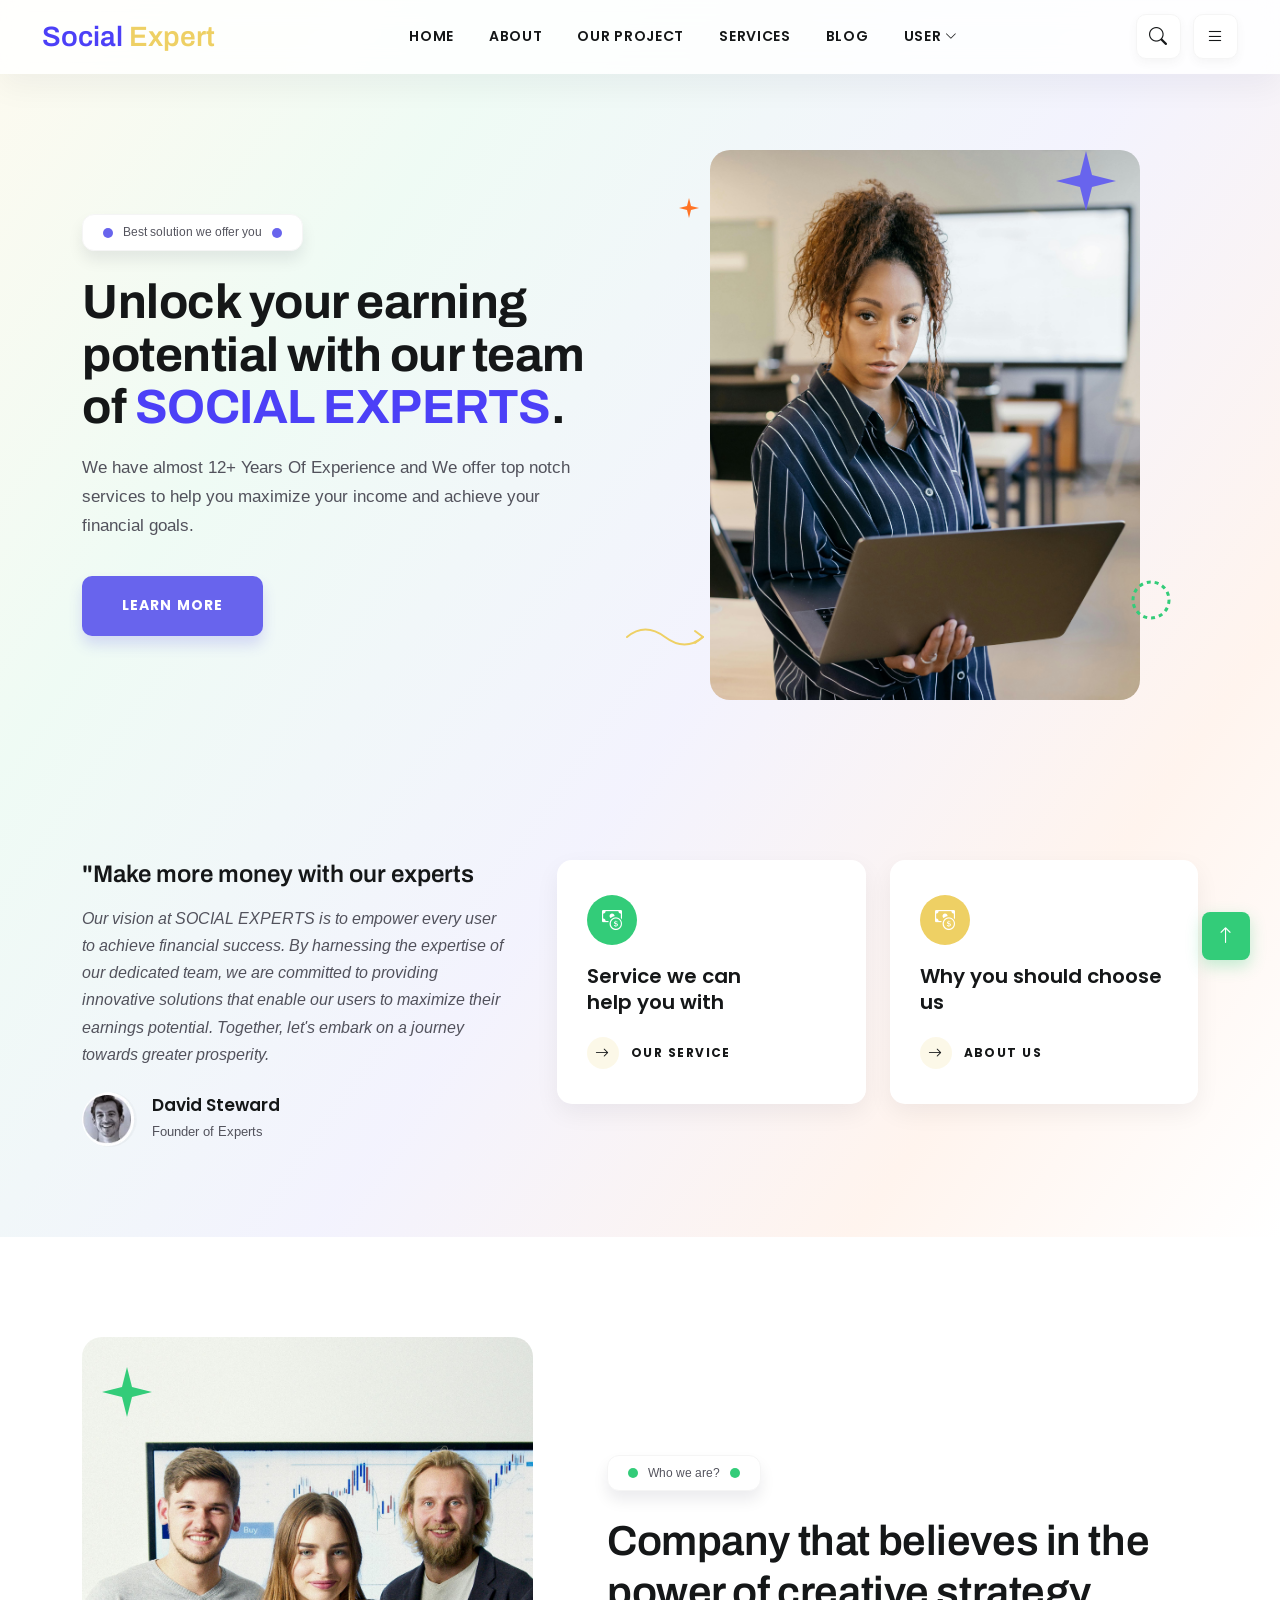
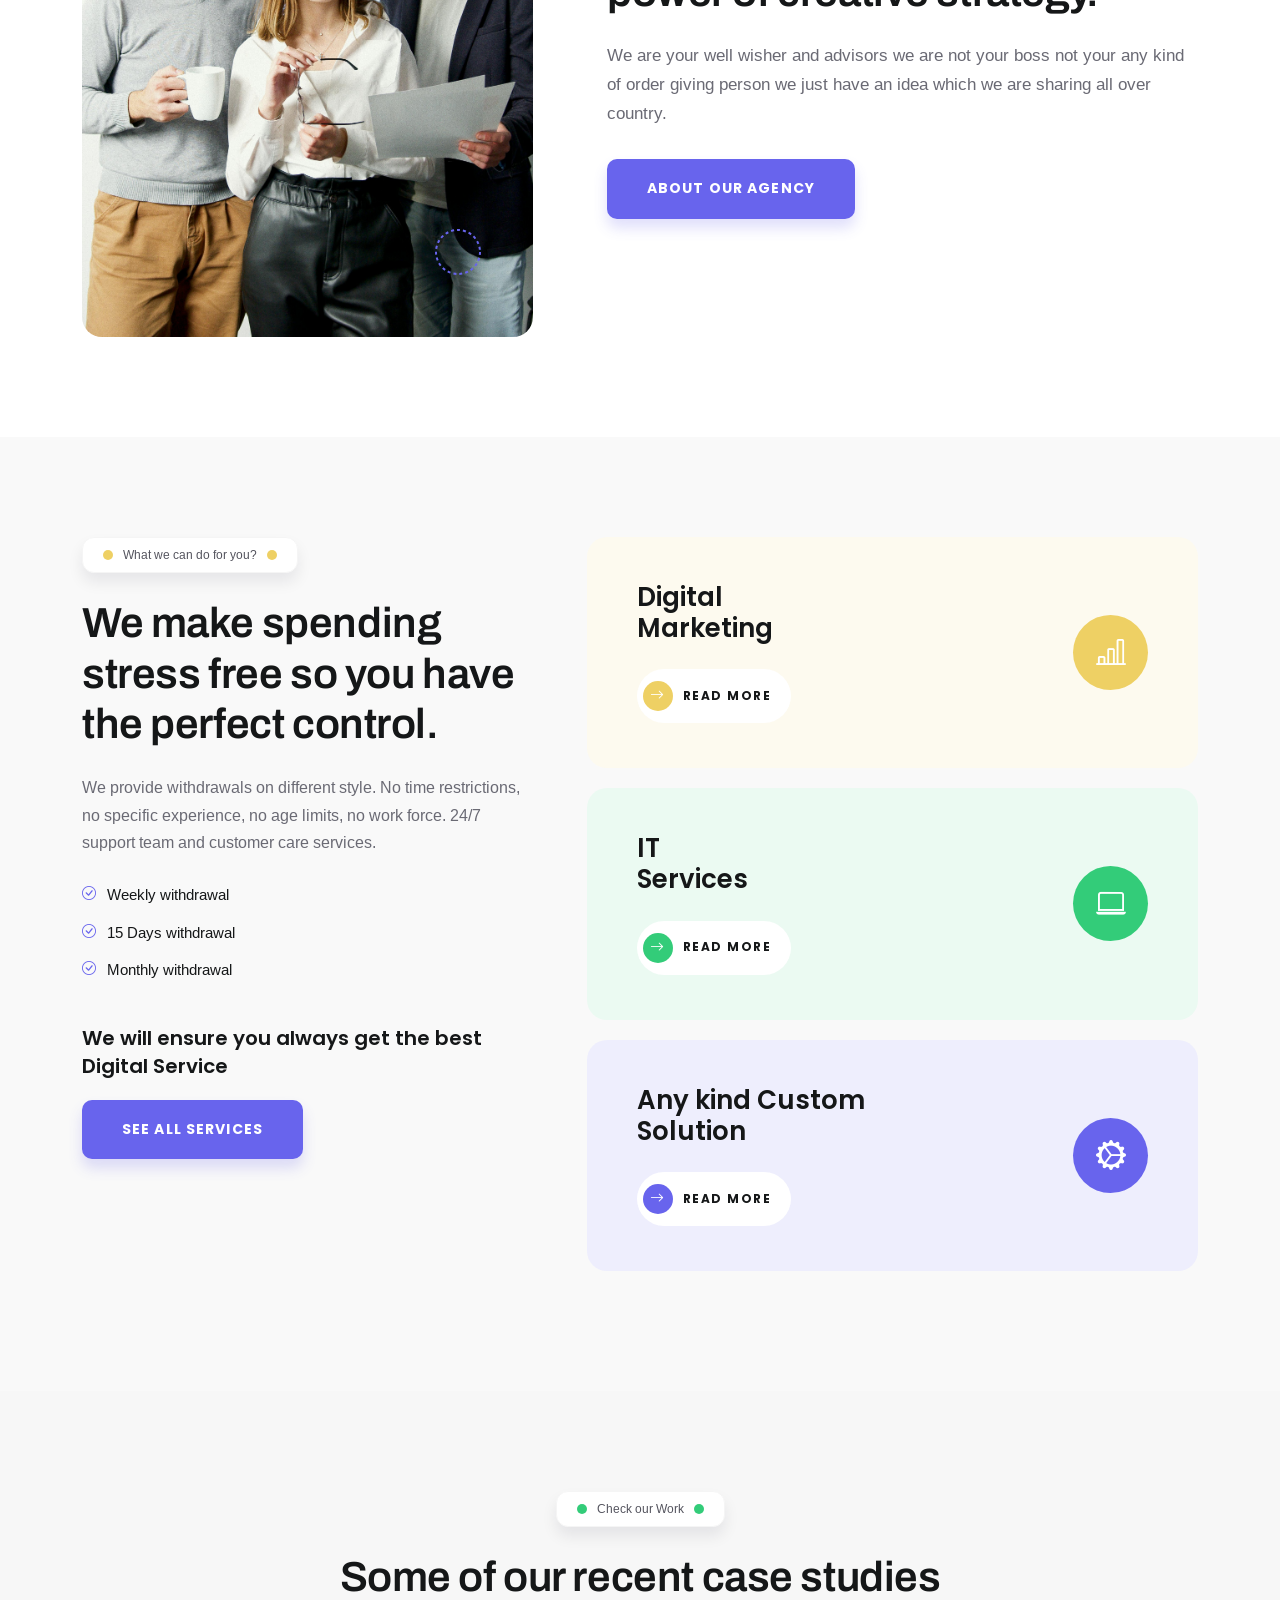
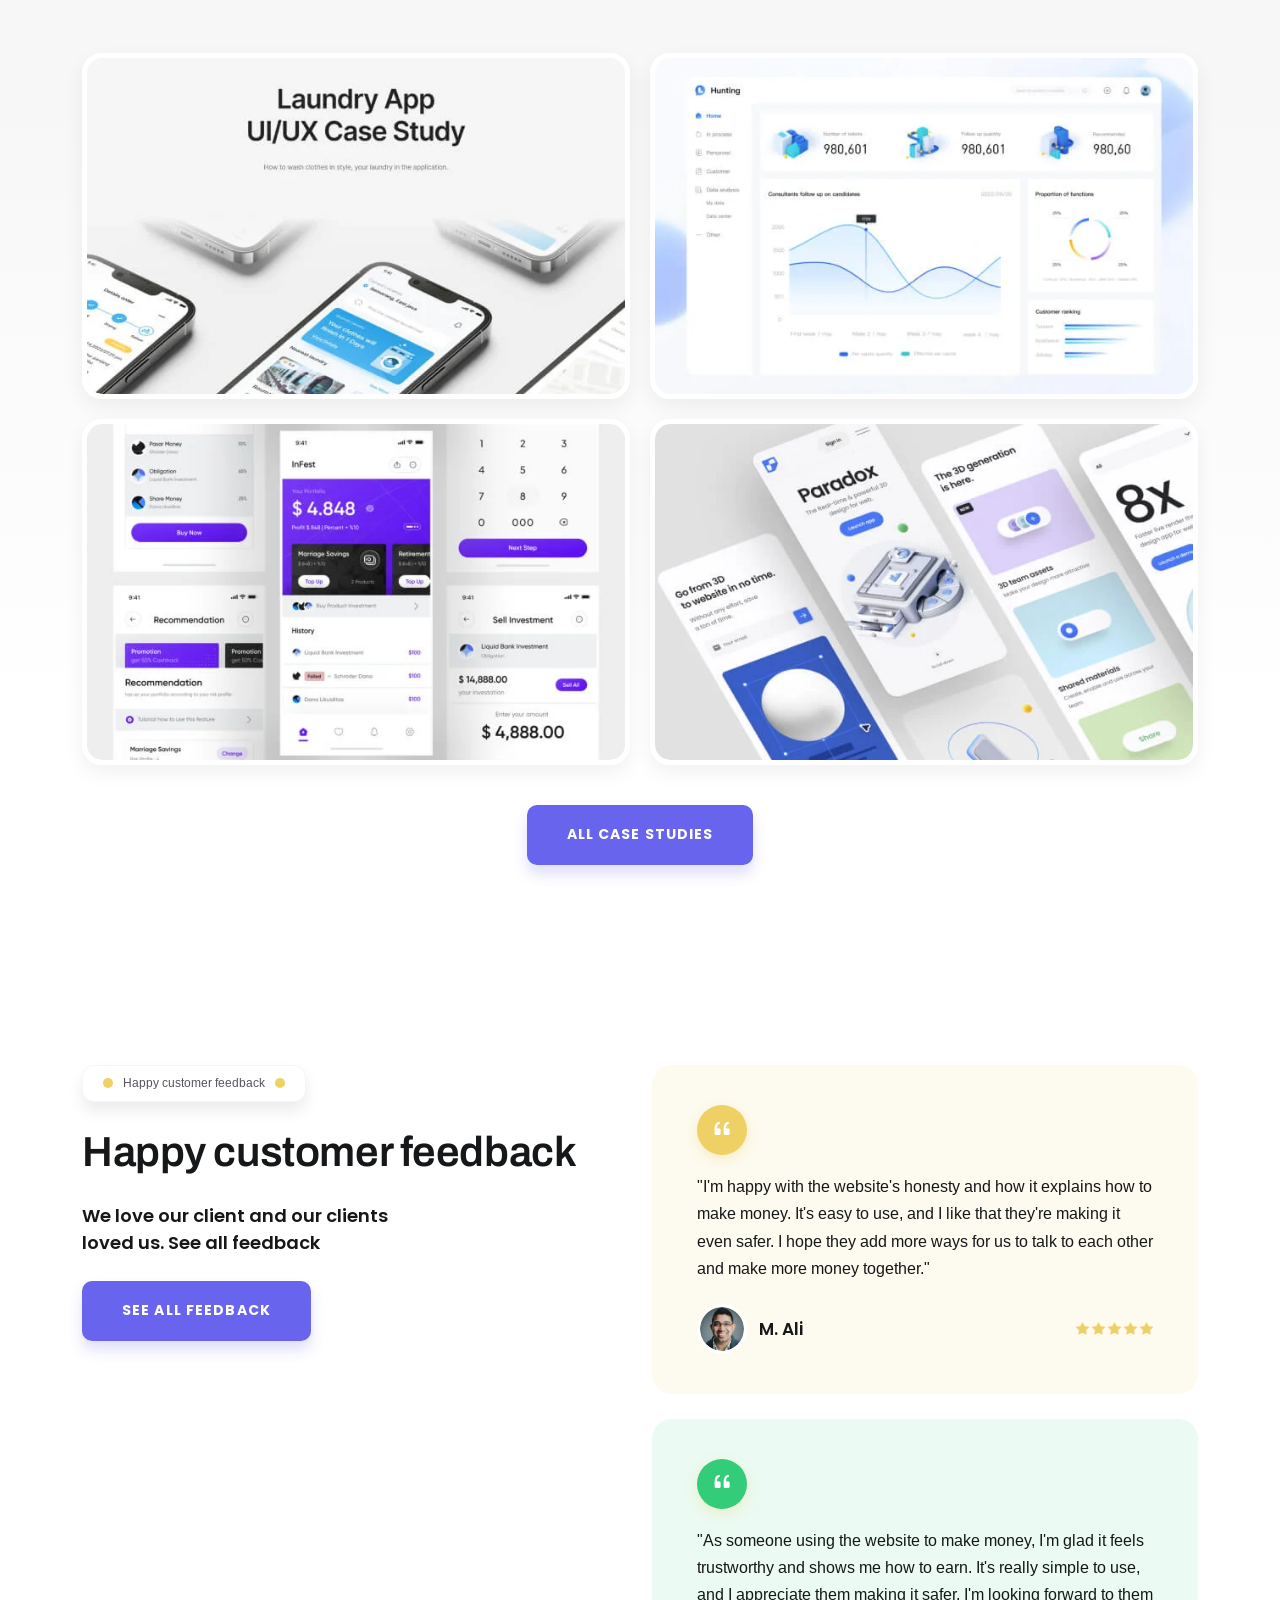
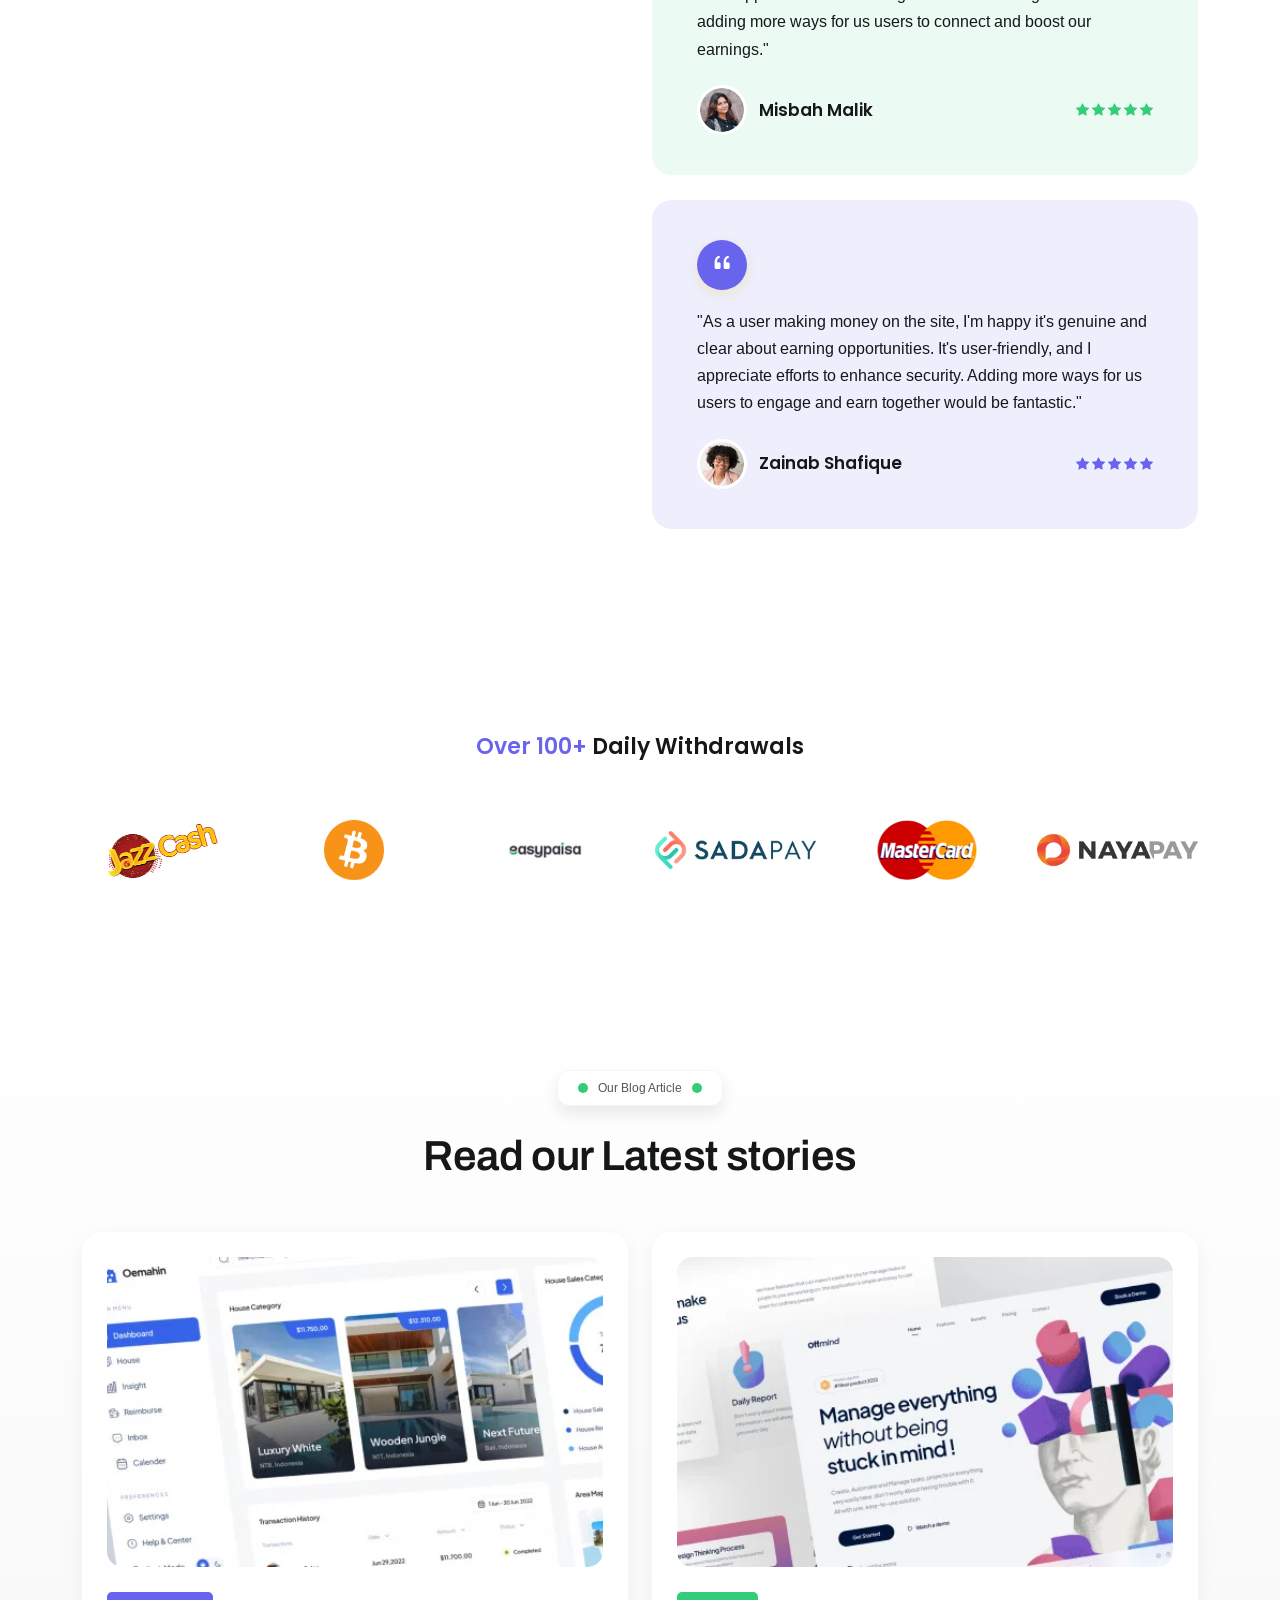
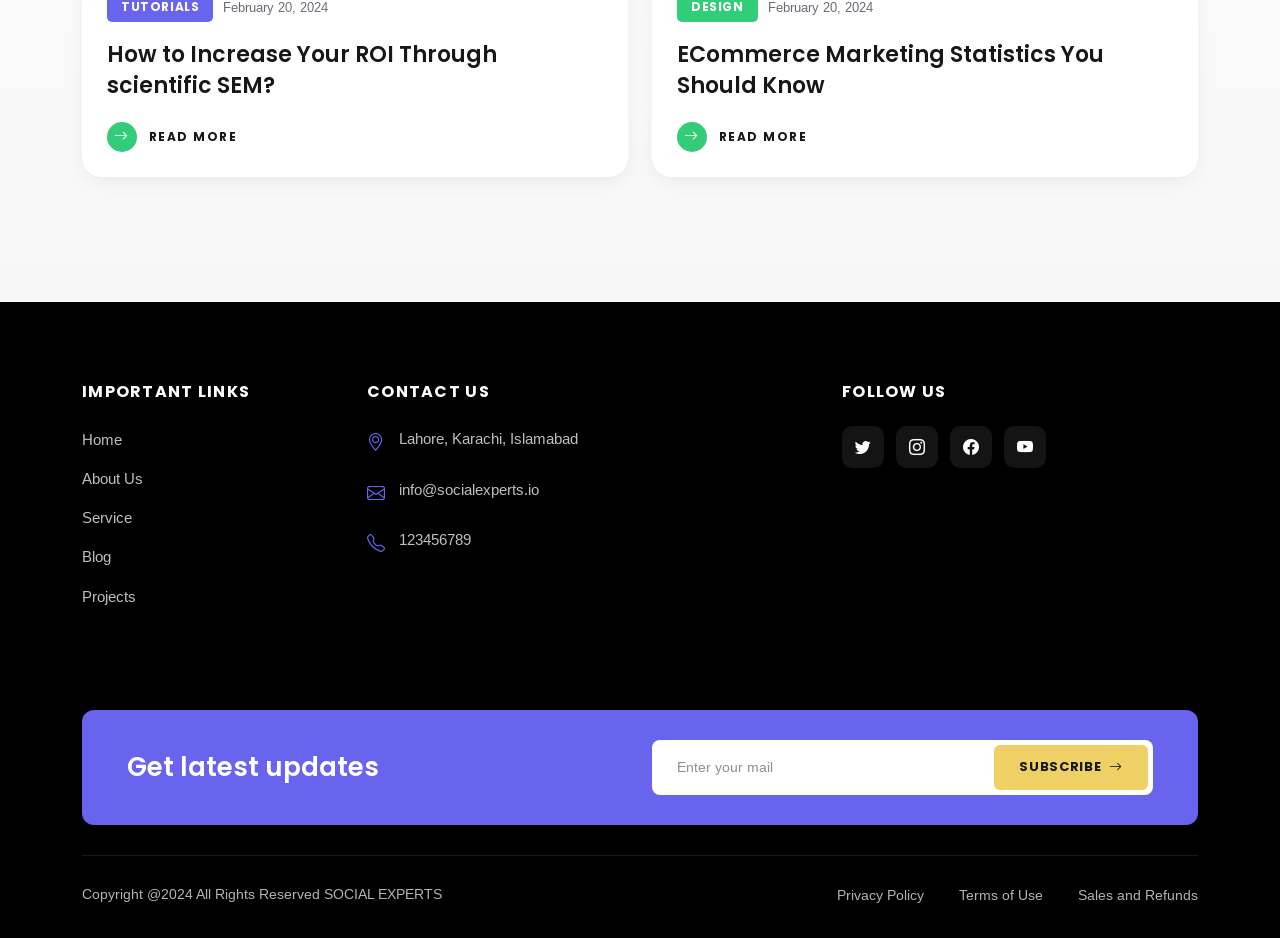
==== commit 8a0fa89d: "Latest" ====
--- a/index.html
+++ b/index.html
@@ -123,7 +123,7 @@
                             your income and achieve your financial goals.
                         </p>
                         <div class="hero_actions" data-aos="fade-up" data-aos-delay="400">
-                            <a class="btn_primary" href="#case">Success</a>
+                            <a class="btn_primary" href="#case">Learn More</a>
                             <div class="hero_play">
                                 <a class="play_btn" href="#" aria-label="Play video">
                                     <i class="bi bi-play-fill"></i>
@@ -165,7 +165,7 @@
                             </svg>
                         </div>
                         <div class="hero_image" data-aos="fade-left" data-aos-delay="500">
-                            <img src="assets/imgs/hero-1.webp"
+                            <img src="assets/imgs/hero3.jpg"
                                 alt="SOCIAL EXPERTS">
                         </div>
                     </div>
@@ -248,8 +248,7 @@
                             </svg>
                         </div>
                         <div class="about_image">
-                            <img src="assets/imgs/about-img.webp"
-                                alt="About SOCIAL EXPERTS">
+                            <img src="assets/imgs/team1.jpg" alt="About SOCIAL EXPERTS">
                         </div>
                     </div>
                 </div>
--- a/assets/css/style.css
+++ b/assets/css/style.css
@@ -195,15 +195,15 @@
 /* 02. Common Classes & Buttons ===================== */
 .section_subtitle {
     font-family: var(--font_body);
-    font-weight: 700;
-    font-size: 14px;
+    font-weight: 500;
+    font-size: 12px;
     color: var(--color_black_soft);
     background: var(--color_white);
     display: inline-flex;
     align-items: center;
     gap: 10px;
-    padding: 10px 20px;
-    border-radius: 65px;
+    padding: 7px 20px;
+    border-radius: 12px;
     border: 1px solid var(--color_border);
     box-shadow: 0px 9px 15px rgba(7, 18, 35, 0.08);
     margin-bottom: 25px;
@@ -275,7 +275,7 @@
     right: 0;
     left: 0;
     z-index: 99;
-    padding: 12px 30px;
+    padding: 8px 30px;
     transition: all 0.4s ease;
 }
 
@@ -605,7 +605,7 @@
 
 /* 06. Hero Section ===================== */
 .hero_section {
-    padding: 180px 0 90px;
+    padding: 120px 0 90px;
     background: linear-gradient(125deg,
             rgba(238, 208, 100, 0.1) 0%,
             rgba(51, 204, 121, 0.08) 25%,
@@ -650,7 +650,7 @@
 }
 
 .hero_play {
-    display: flex;
+    display: none;
     align-items: center;
     gap: 12px;
 }
@@ -692,9 +692,10 @@
 
 .hero_image img {
     width: 100%;
-    max-width: 480px;
+    max-width: 430px;
     border-radius: 20px;
-    filter: grayscale(100%);
+    height: 550px;
+    object-fit: cover;
 }
 
 .hero_shape {
@@ -876,7 +877,8 @@
     width: 100%;
     border-radius: 20px;
     max-width: 500px;
-    filter: grayscale(100%);
+    height: 600px;
+    object-fit: cover;
 }
 
 .about_shape {
@@ -1674,7 +1676,7 @@
     }
 
     .hero_section {
-        padding: 160px 0 70px;
+        padding: 120px 0 70px;
     }
 
     .about_content {
@@ -1702,7 +1704,7 @@
 
 @media (max-width: 991px) {
     .header_section {
-        padding: 10px 15px;
+        padding: 8px 15px;
     }
 
     .navbar-collapse {
@@ -1729,7 +1731,7 @@
     }
 
     .hero_section {
-        padding: 140px 0 60px;
+        padding: 100px 0 60px;
     }
 
     .hero_top {
@@ -4062,7 +4064,7 @@
 /* Additional Pages Responsive ===================== */
 @media (max-width: 1366px) {
     .hero_section{
-        padding: 70px 0px 90px;
+        padding: 120px 0px 90px;
     }
 }
 @media (max-width: 1199px) {
@@ -4088,6 +4090,9 @@
 }
 
 @media (max-width: 991px) {
+    .hero_section{
+        padding: 120px 0px 90px;
+    }
 
     .projects_section,
     .services_grid_section,
@@ -4152,9 +4157,18 @@
     .auth_visual_title {
         font-size: 28px;
     }
+    .about_content{
+        margin-bottom: 40px;
+    }
 }
 
 @media (max-width: 767px) {
+    .service_intro_bottom{
+        margin-bottom: 40px;
+    }
+    .quote_author{
+        margin-bottom: 30px;
+    }
     .project_item img {
         height: 240px;
     }
@@ -4305,4 +4319,5 @@
         flex-direction: column;
         align-items: flex-start;
     }
+
 }
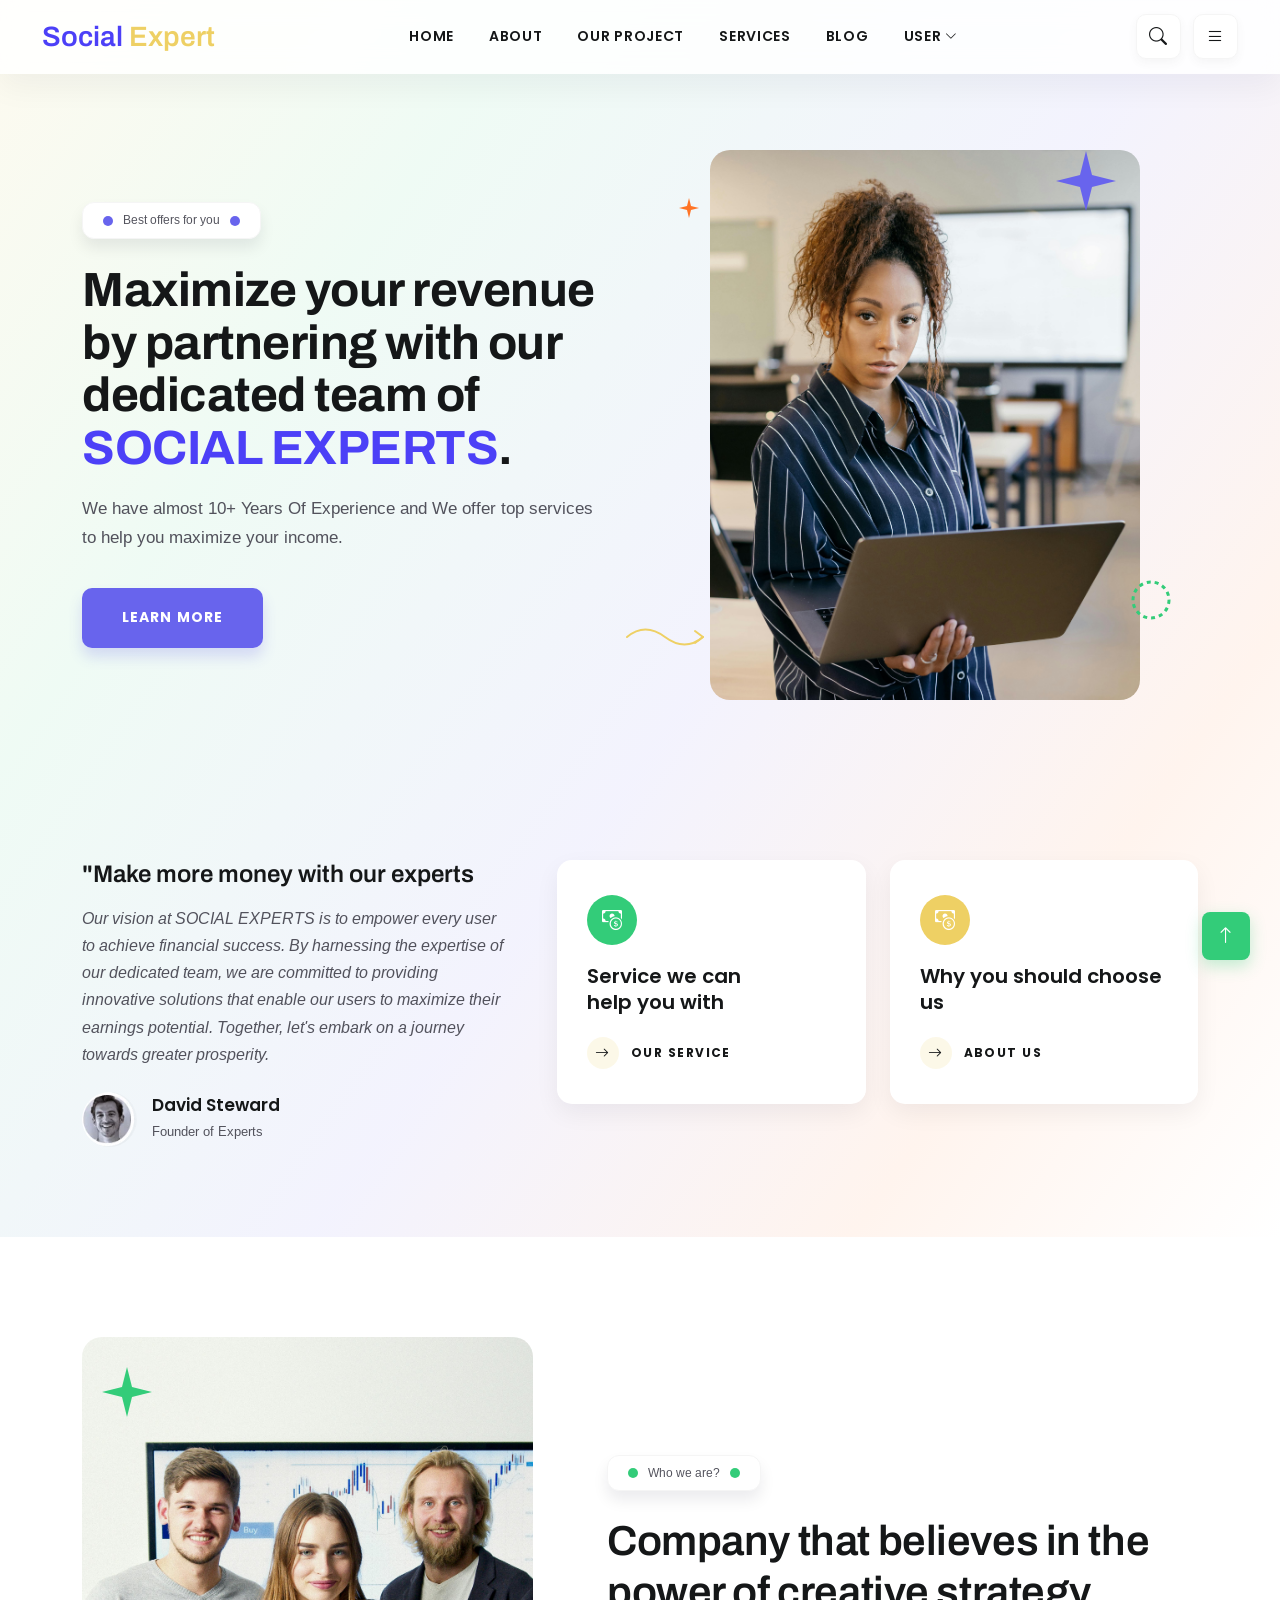
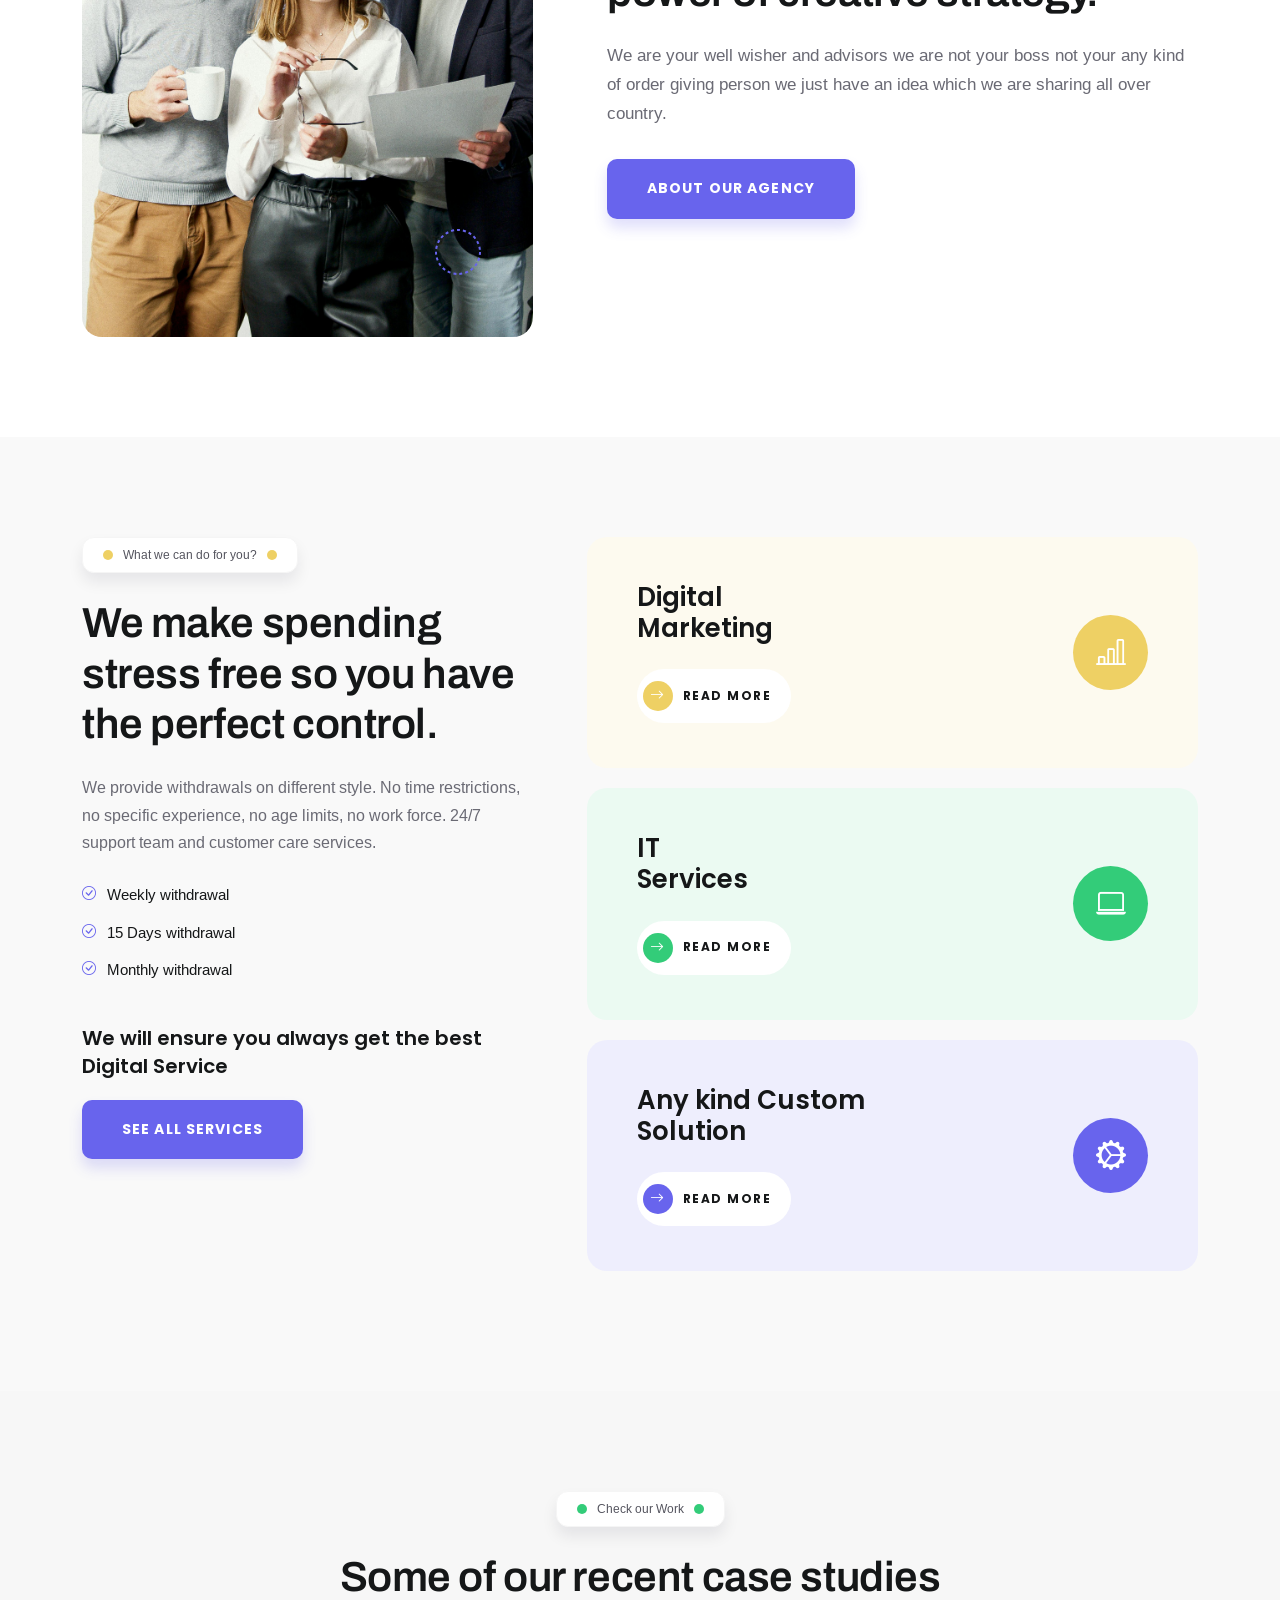
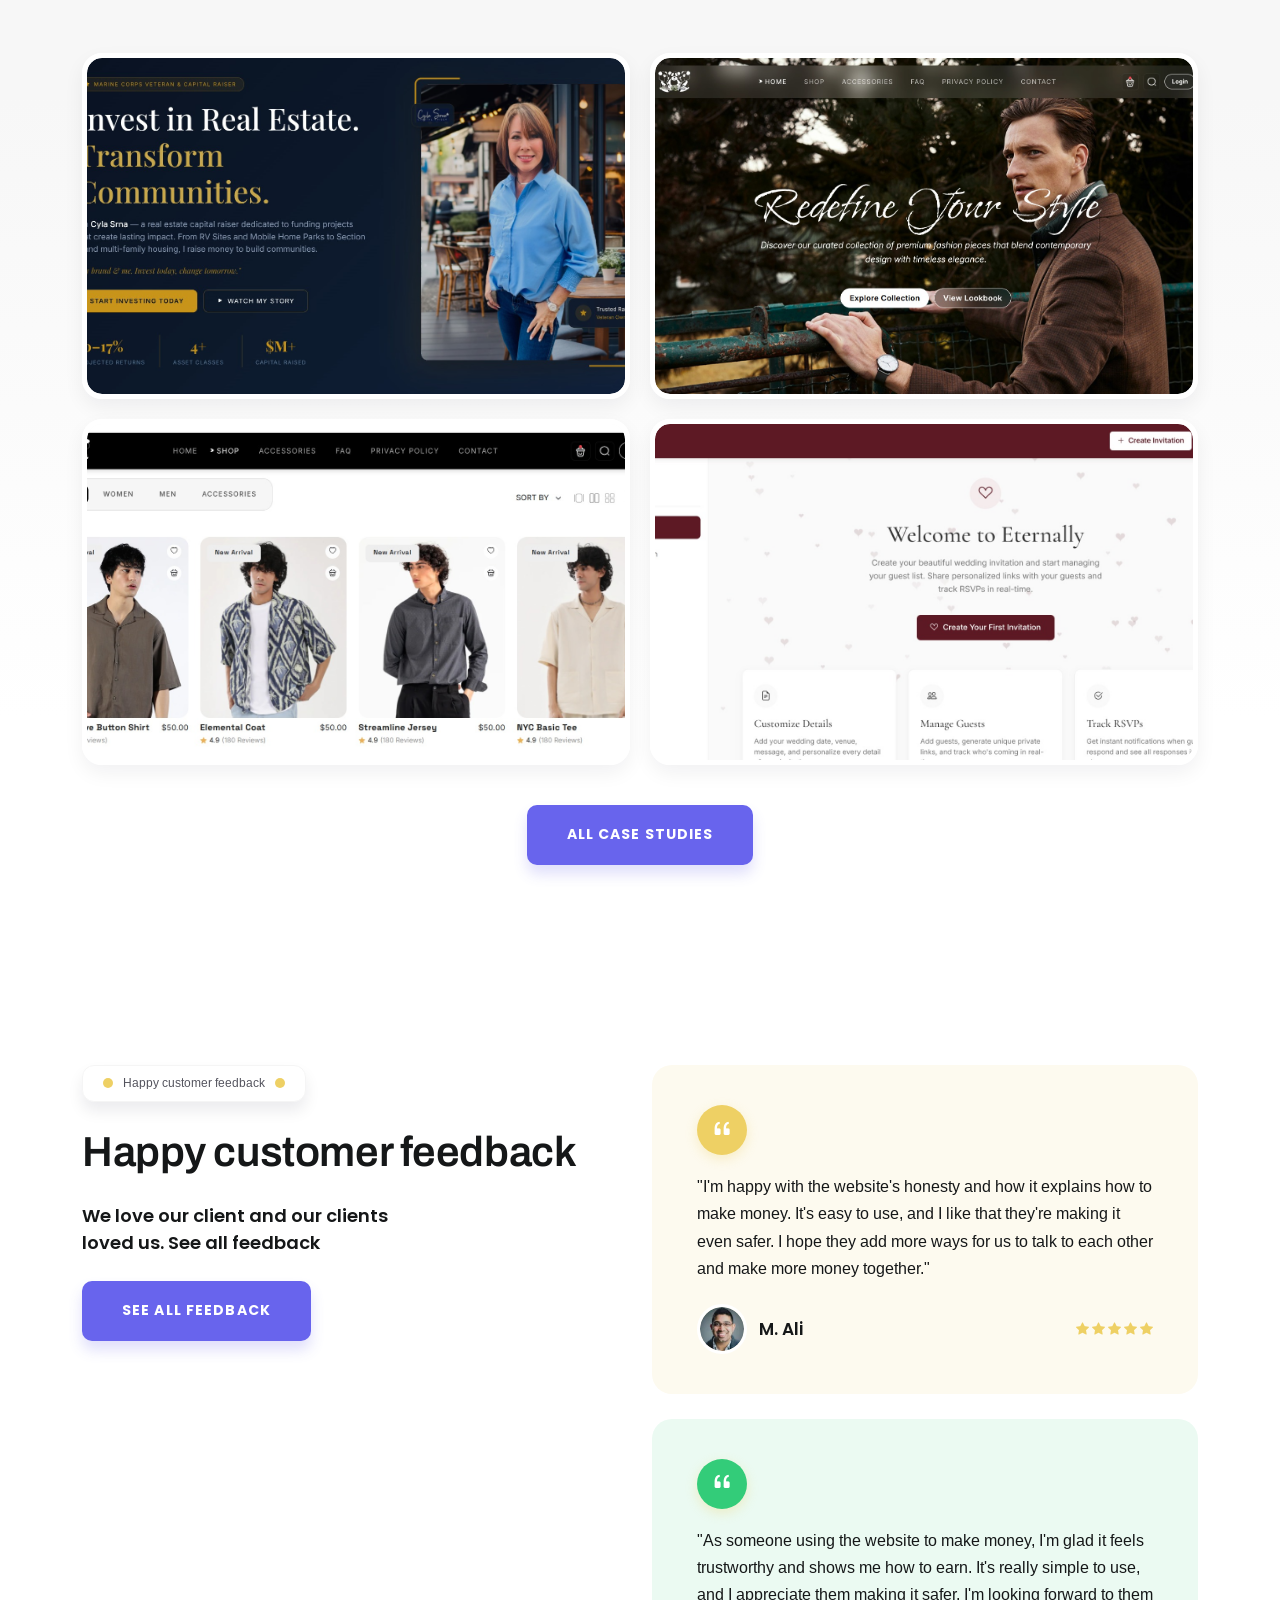
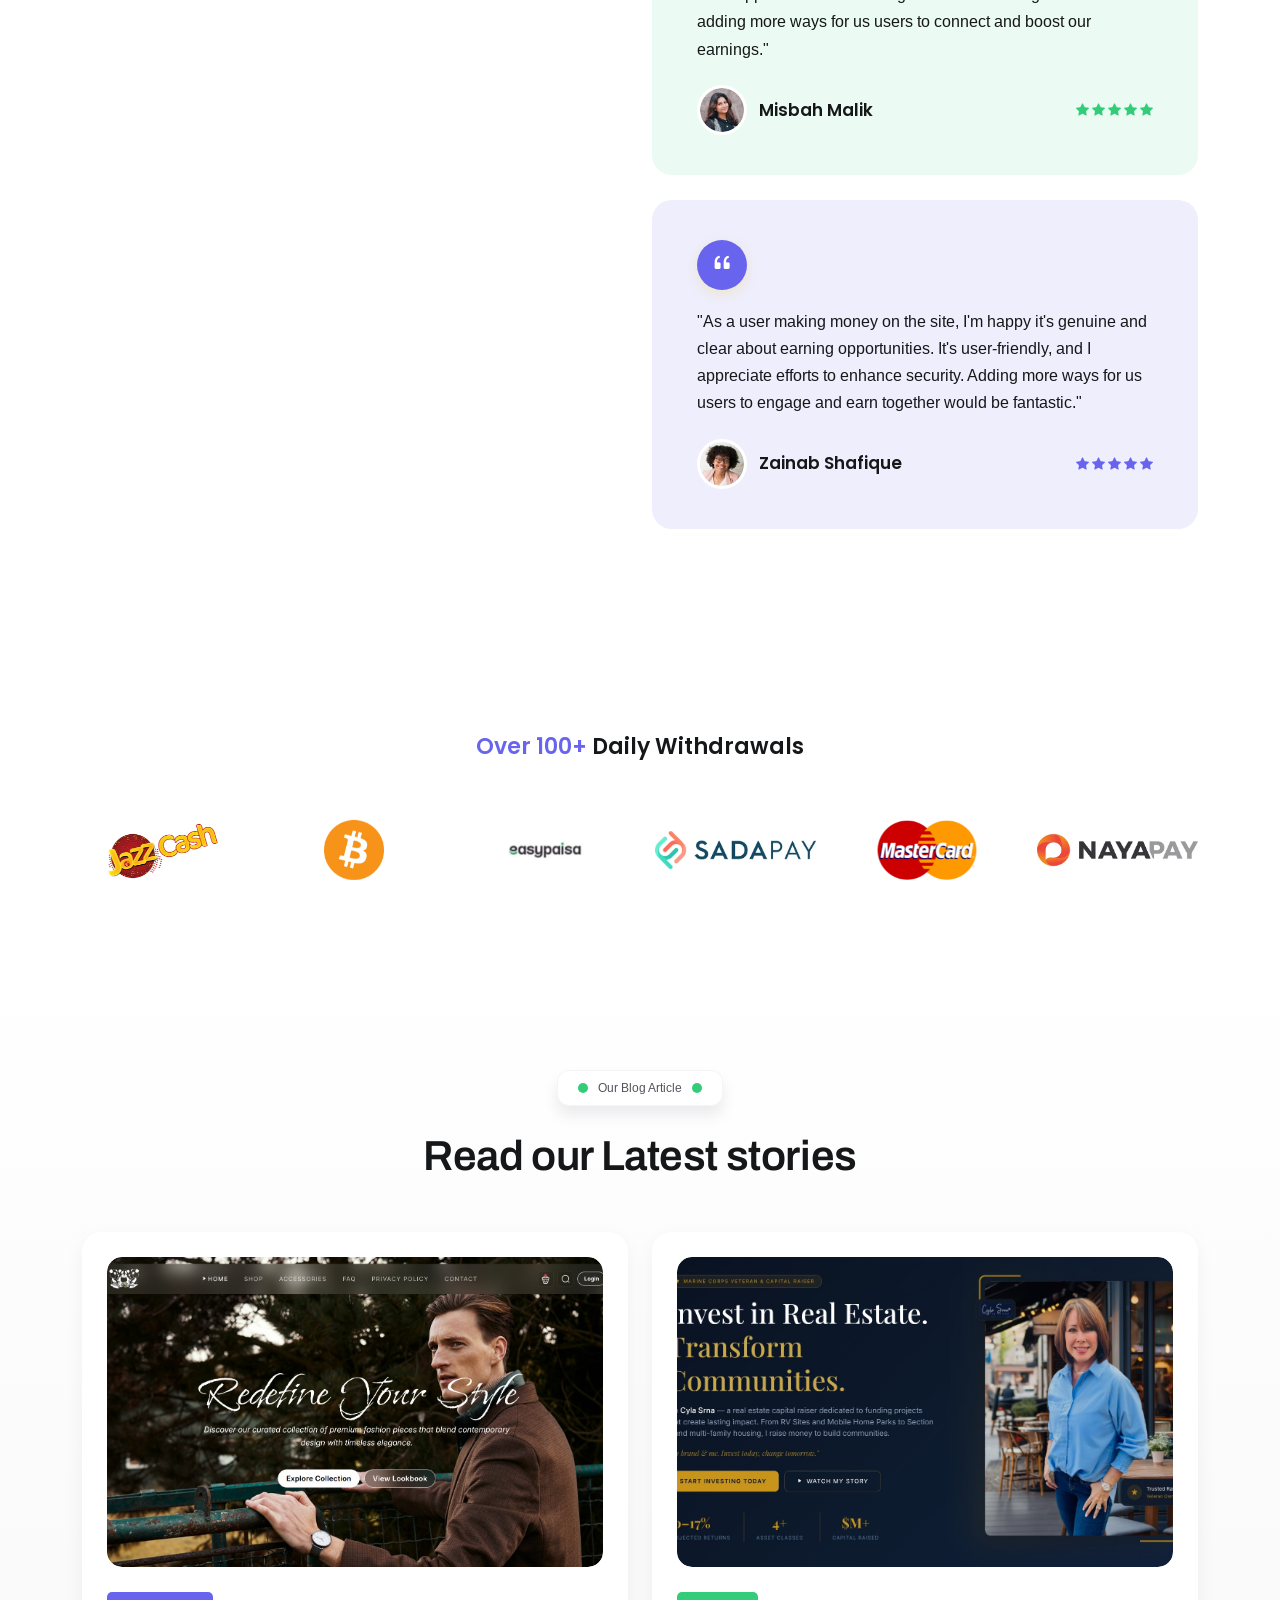
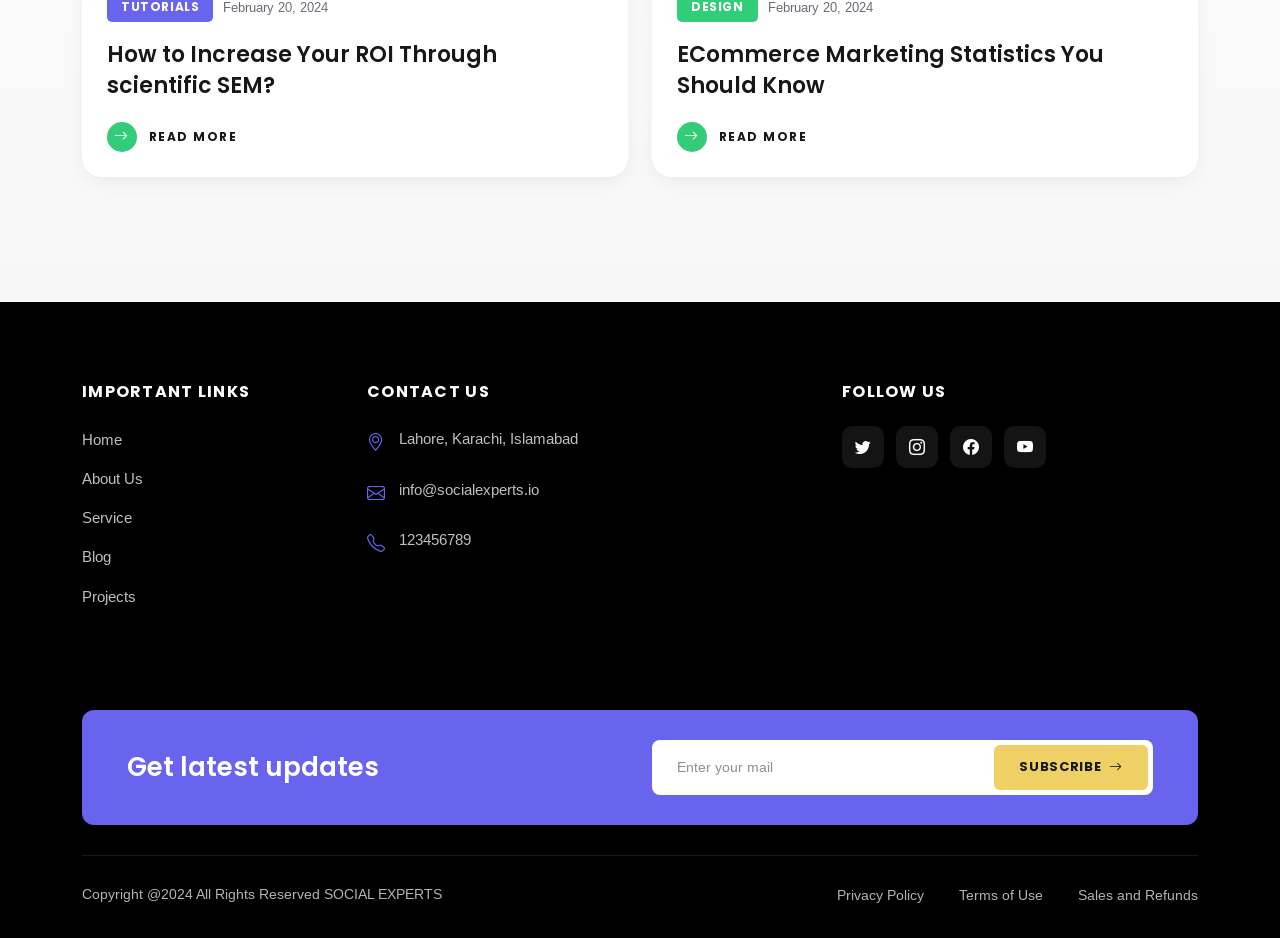
==== commit 27746635: "Latets" ====
--- a/index.html
+++ b/index.html
@@ -113,14 +113,14 @@
                 <div class="col-xl-6 col-lg-6">
                     <div class="hero_content">
                         <span class="section_subtitle" data-aos="fade-up" data-aos-delay="100">
-                            Best solution we offer you
+                            Best offers for you
                         </span>
                         <h1 class="hero_title" data-aos="fade-up" data-aos-delay="200">
-                            Unlock your earning potential with our team of <span style="color: #4C40F7;"> SOCIAL EXPERTS</span>.
+                           Maximize your revenue by partnering with our dedicated team of <span style="color: #4C40F7;"> SOCIAL EXPERTS</span>.
                         </h1>
                         <p class="hero_text" data-aos="fade-up" data-aos-delay="300">
-                            We have almost 12+ Years Of Experience and We offer top notch services to help you maximize
-                            your income and achieve your financial goals.
+                            We have almost 10+ Years Of Experience and We offer top  services to help you maximize
+                            your income.
                         </p>
                         <div class="hero_actions" data-aos="fade-up" data-aos-delay="400">
                             <a class="btn_primary" href="#case">Learn More</a>
@@ -357,7 +357,7 @@
             <div class="row case_grid">
                 <div class="col-xl-6 col-lg-6 col-md-6" data-aos="fade-right" data-aos-delay="100">
                     <div class="case_item">
-                        <img src="assets/imgs/case-1.webp" alt="Case Study 1">
+                        <img src="assets/imgs/pj1.jpeg" alt="Case Study 1">
                         <a href="#" class="case_overlay" aria-label="View case study">
                             <i class="bi bi-arrow-up-right"></i>
                         </a>
@@ -365,7 +365,7 @@
                 </div>
                 <div class="col-xl-6 col-lg-6 col-md-6" data-aos="fade-left" data-aos-delay="200">
                     <div class="case_item">
-                        <img src="assets/imgs/case-2.webp" alt="Case Study 2">
+                        <img src="assets/imgs/pj2.jpeg" alt="Case Study 2">
                         <a href="#" class="case_overlay" aria-label="View case study">
                             <i class="bi bi-arrow-up-right"></i>
                         </a>
@@ -373,7 +373,7 @@
                 </div>
                 <div class="col-xl-6 col-lg-6 col-md-6" data-aos="fade-right" data-aos-delay="300">
                     <div class="case_item">
-                        <img src="assets/imgs/case-3.webp" alt="Case Study 3">
+                        <img src="assets/imgs/pj3.jpeg" alt="Case Study 3">
                         <a href="#" class="case_overlay" aria-label="View case study">
                             <i class="bi bi-arrow-up-right"></i>
                         </a>
@@ -381,7 +381,7 @@
                 </div>
                 <div class="col-xl-6 col-lg-6 col-md-6" data-aos="fade-left" data-aos-delay="400">
                     <div class="case_item">
-                        <img src="assets/imgs/case-4.webp" alt="Case Study 4">
+                        <img src="assets/imgs/pj4.jpeg" alt="Case Study 4">
                         <a href="#" class="case_overlay" aria-label="View case study">
                             <i class="bi bi-arrow-up-right"></i>
                         </a>
@@ -553,7 +553,7 @@
                 <div class="col-xl-6 col-lg-6" data-aos="fade-right" data-aos-delay="100">
                     <article class="blog_card">
                         <a href="#" class="blog_thumb">
-                            <img src="assets/imgs/blog-1.webp" alt="Blog Post 1">
+                            <img src="assets/imgs/pj2.jpeg" alt="Blog Post 1">
                         </a>
                         <div class="blog_meta">
                             <span class="blog_tag">Tutorials</span>
@@ -572,7 +572,7 @@
                 <div class="col-xl-6 col-lg-6" data-aos="fade-left" data-aos-delay="200">
                     <article class="blog_card">
                         <a href="#" class="blog_thumb">
-                            <img src="assets/imgs/blog-2.webp" alt="Blog Post 2">
+                            <img src="assets/imgs/pj1.jpeg" alt="Blog Post 2">
                         </a>
                         <div class="blog_meta">
                             <span class="blog_tag tag_green">Design</span>
--- a/assets/css/style.css
+++ b/assets/css/style.css
@@ -1996,7 +1996,7 @@
     font-family: var(--font_archivo);
     font-size: 56px;
     font-weight: 700;
-    color: var(--color_black);
+    color: var(--color_green);
     margin-bottom: 12px;
     letter-spacing: -0.01em;
 }
